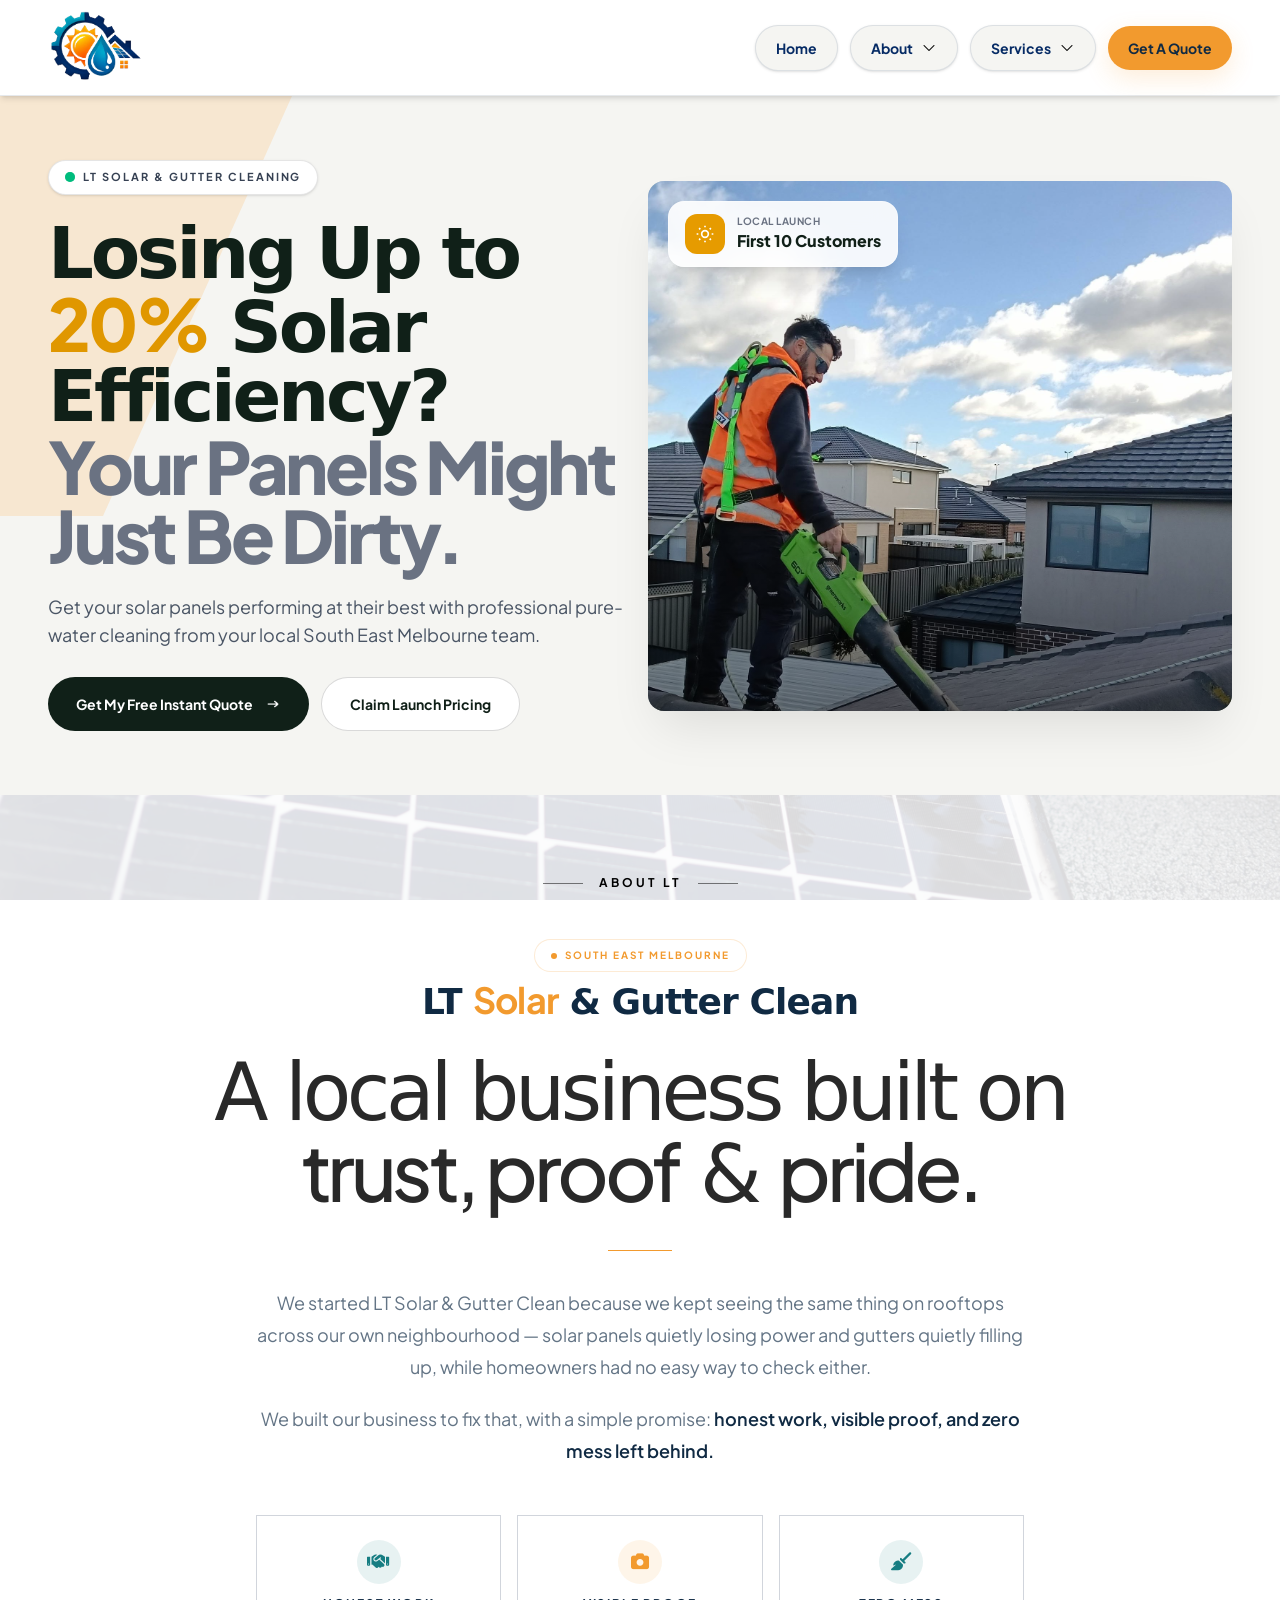
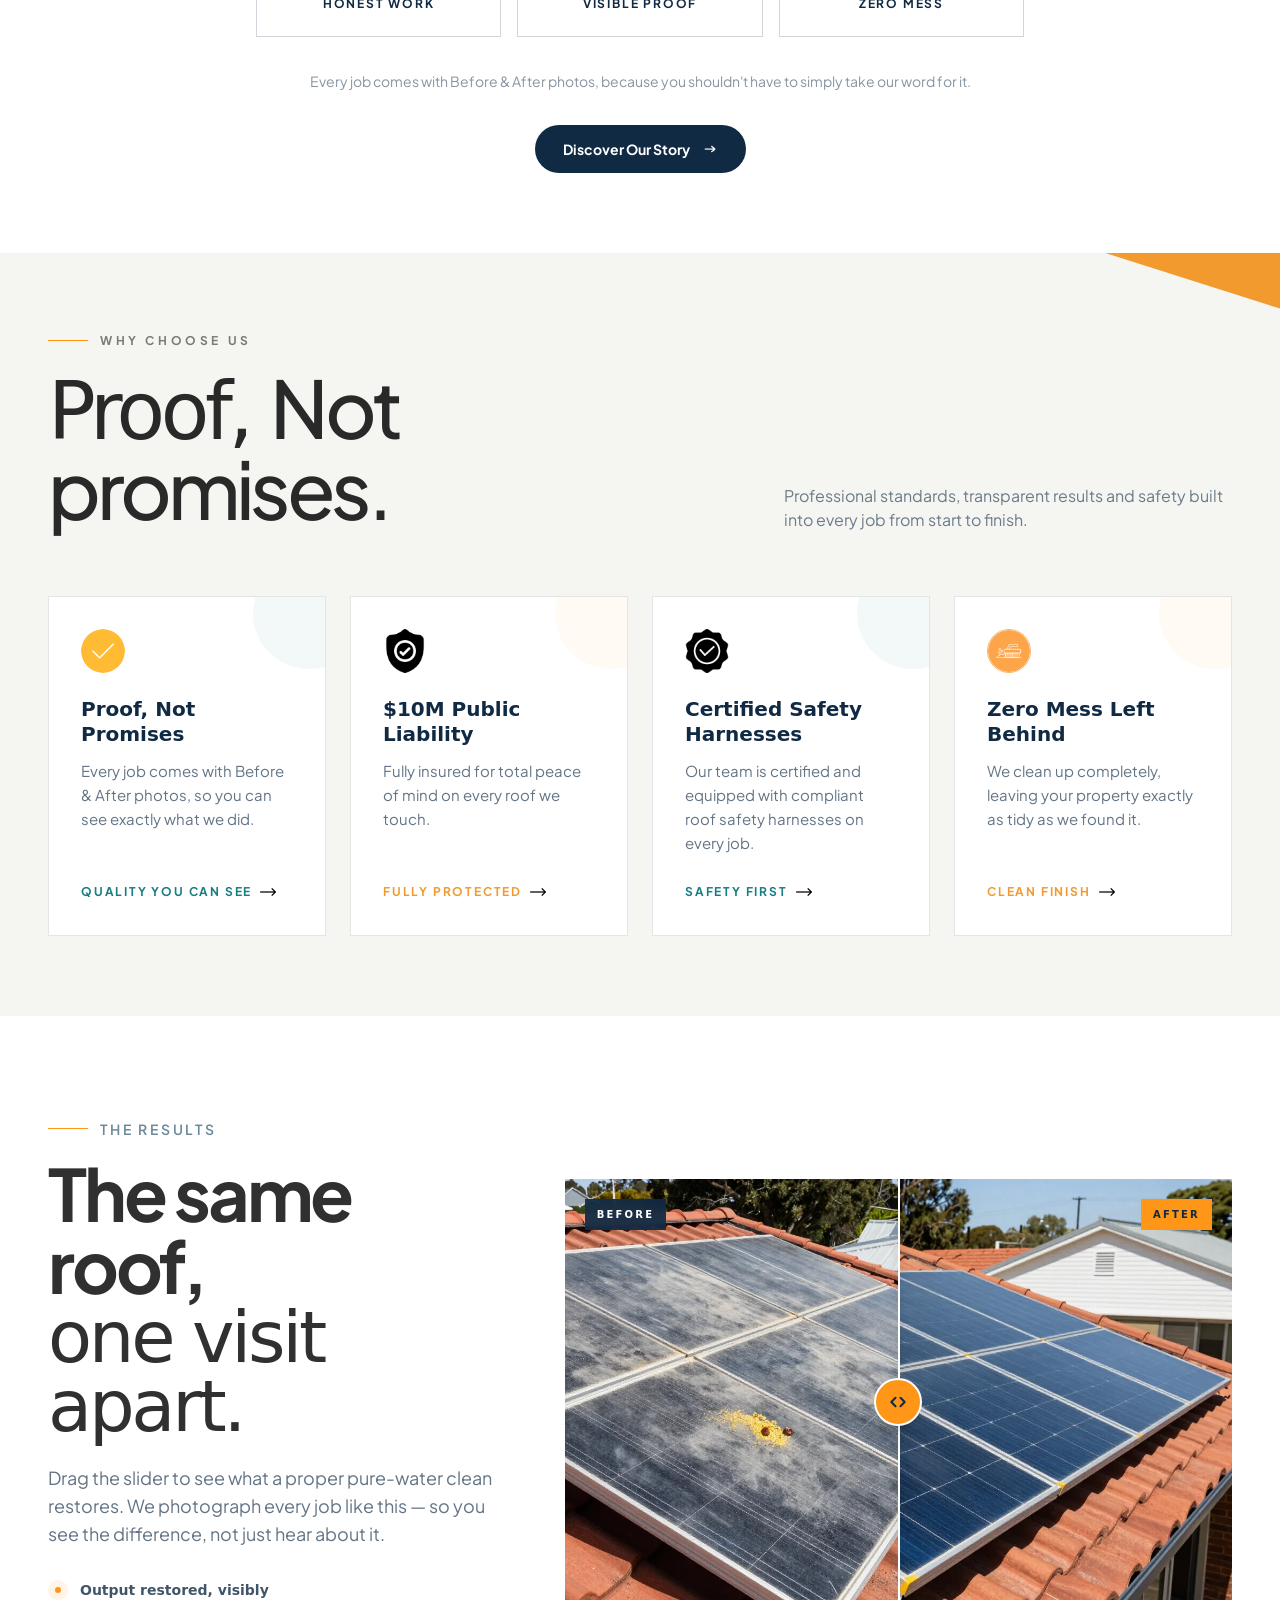
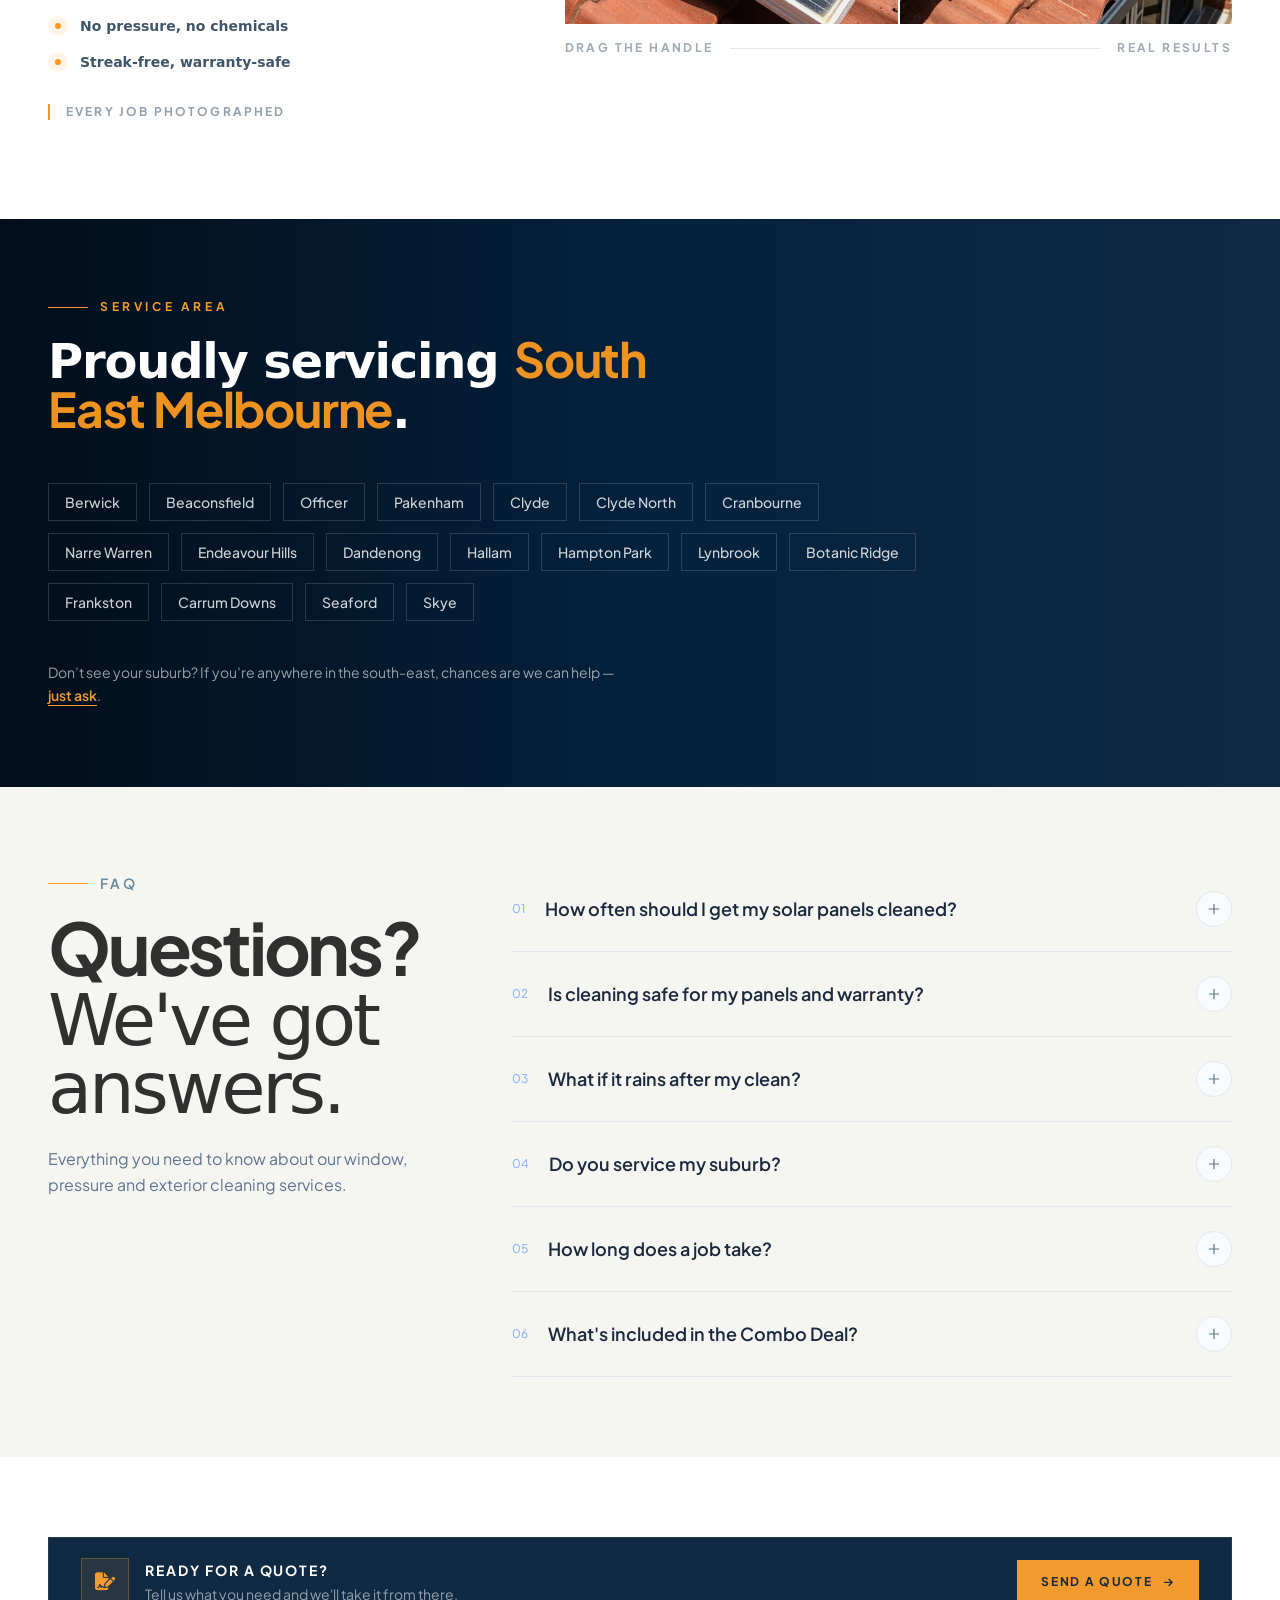
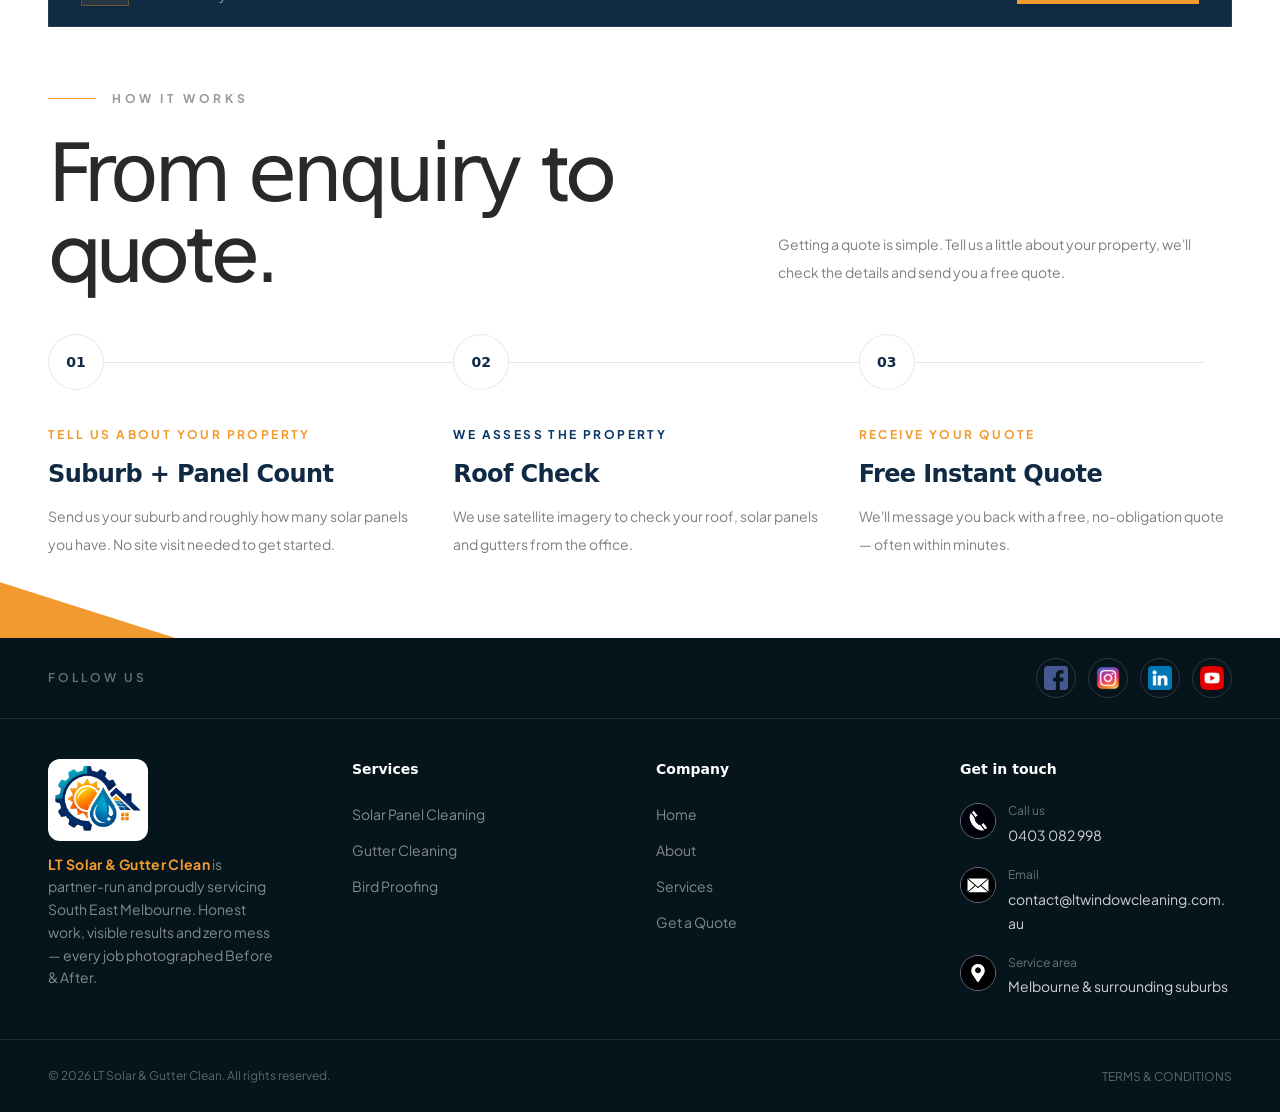
==== index.html @ 79290cfe "Fix image source path in index.html" ====
<!DOCTYPE html>
<html lang="en">

<head>
    <meta charset="UTF-8">
    <meta name="viewport" content="width=device-width, initial-scale=1.0">
    <meta name="description"
        content="LT Solar & Gutter Clean provides professional solar panel cleaning, gutter cleaning and solar bird proofing across South East Melbourne, including Carrum Downs and surrounding suburbs. Get a free instant satellite-view quote.">
    <meta name="robots" content="index, follow">
    <link rel="icon" type="image/jpeg" href="./assets/logos/LT_logo.jpeg">
    <link rel="preconnect" href="https://fonts.googleapis.com">
    <link rel="preconnect" href="https://fonts.gstatic.com" crossorigin>
    <link href="https://fonts.googleapis.com/css2?family=Inter:wght@300;400;500;600;700&display=swap" rel="stylesheet">
    <link rel="stylesheet" href="https://cdnjs.cloudflare.com/ajax/libs/font-awesome/5.15.4/css/all.min.css">
    <link rel="stylesheet" href="https://cdnjs.cloudflare.com/ajax/libs/font-awesome/6.7.2/css/all.min.css">
    <link rel="stylesheet" href="css/output.css">
    <link rel="stylesheet" href="css/styles.css">
    <link rel="stylesheet" href="./css/aos.css">
    <title>Home | LT Solar & Gutter Cleaning </title>
</head>

<body class="bg-white">

    <section class="relative w-full overflow-hidden">
        <div class="relative z-[999]
               w-full backdrop-blur-md shadow-md">
            <header id="mainHeader"
                class="top-0 left-0 z-[999] w-full bg-white border-b border-[#102A43]/10 transition-all duration-300">
                <div
                    class="mx-auto flex h-[68px] max-w-7xl items-center justify-between px-5 sm:h-[68px] sm:px-6 md:h-[85px] lg:h-[88px] lg:px-10 xl:h-[95px] xl:px-12">
                    <a href="./index.html">
                        <img src="./assets/logos/LT_white_log.png" alt="LT Solar & Gutter Clean"
                            class="h-18 w-18 object-contain sm:h-18 sm:w-18 md:h-18 md:w-18 lg:h-20 lg:w-20 xl:h-24 xl:w-24">
                    </a>
                    <nav class="hidden lg:flex items-center gap-3">
                        <a href="index.html"
                            class="rounded-full border border-[#062B65]/10 bg-[#f5f5f2] px-5 py-3 text-sm font-bold text-[#062B65] shadow-sm transition-all duration-300 hover:border-[#009CC4]/30 hover:bg-[#EAF8FC] hover:text-[#009CC4]">
                            Home
                        </a>

                        <div class="group relative">
                            <button
                                class="flex items-center gap-2 rounded-full border border-[#062B65]/10 bg-[#f5f5f2] px-5 py-3 text-sm font-bold text-[#062B65] shadow-sm transition-all duration-300 hover:border-[#009CC4]/30 hover:bg-[#EAF8FC] hover:text-[#009CC4]">
                                <a href="./about.html">About</a>
                                <img src="./assets/logos/arr_dwn.png" alt="img"
                                    class="h-4 w-4 object-contain transition-transform duration-300 group-hover:rotate-180">
                            </button>
                            <div
                                class="pointer-events-none absolute left-1/2 top-full w-56 -translate-x-1/2 translate-y-2 pt-4 opacity-0 transition-all duration-300 group-hover:pointer-events-auto group-hover:translate-y-0 group-hover:opacity-100">
                                <div
                                    class="rounded-2xl border border-[#062B65]/10 bg-white p-2 shadow-[0_20px_50px_rgba(6,43,101,.14)]">
                                    <a href="./about.html#about_ltcl"
                                        class="block rounded-xl px-4 py-3 text-sm font-medium text-[#425466] transition-all duration-200 hover:bg-[#EAF8FC] hover:text-[#009CC4]">
                                        About Us
                                    </a>
                                    <a href="./about.html#why_ltcl"
                                        class="block rounded-xl px-4 py-3 text-sm font-medium text-[#425466] transition-all duration-200 hover:bg-[#EAF8FC] hover:text-[#009CC4]">
                                        Why Choose Us
                                    </a>
                                    <a href="./about.html#ltcl_team"
                                        class="block rounded-xl px-4 py-3 text-sm font-medium text-[#425466] transition-all duration-200 hover:bg-[#EAF8FC] hover:text-[#009CC4]">
                                        Meet the Team
                                    </a>
                                </div>
                            </div>
                        </div>

                        <div class="group relative">
                            <button
                                class="flex items-center gap-2 rounded-full border border-[#062B65]/10 bg-[#f5f5f2] px-5 py-3 text-sm font-bold text-[#062B65] shadow-sm transition-all duration-300 hover:border-[#009CC4]/30 hover:bg-[#EAF8FC] hover:text-[#009CC4]">
                                <a href="./services.html">Services</a>
                                <img src="./assets/logos/arr_dwn.png" alt="img"
                                    class="h-4 w-4 object-contain transition-transform duration-300 group-hover:rotate-180">
                            </button>

                            <div
                                class="pointer-events-none absolute left-1/2 top-full w-64 -translate-x-1/2 translate-y-2 pt-4 opacity-0 transition-all duration-300 group-hover:pointer-events-auto group-hover:translate-y-0 group-hover:opacity-100">
                                <div
                                    class="rounded-2xl border border-[#062B65]/10 bg-white p-2 shadow-[0_20px_50px_rgba(6,43,101,.14)]">
                                    <a href="./services.html#service_solar_ltcl"
                                        class="group/item flex items-center justify-between rounded-xl px-4 py-3 text-sm font-medium text-[#425466] transition-all duration-200 hover:bg-[#EAF8FC] hover:text-[#009CC4]">
                                        <span>Solar Panel Cleaning</span>
                                        <span
                                            class="translate-x-1 opacity-0 transition-all duration-200 group-hover/item:translate-x-0 group-hover/item:opacity-100">
                                            <img src="./assets/logos/arr_Right.png" alt="" class="h-4 w-4" />
                                        </span>
                                    </a>

                                    <a href="./services.html#service_gutter_ltcl"
                                        class="group/item flex items-center justify-between rounded-xl px-4 py-3 text-sm font-medium text-[#425466] transition-all duration-200 hover:bg-[#EAF8FC] hover:text-[#009CC4]">
                                        <span>Gutter Cleaning</span>
                                        <span
                                            class="translate-x-1 opacity-0 transition-all duration-200 group-hover/item:translate-x-0 group-hover/item:opacity-100">
                                            <img src="./assets/logos/arr_Right.png" alt="" class="h-4 w-4" />
                                        </span>
                                    </a>

                                    <a href="./services.html#service_proofing_ltcl"
                                        class="group/item flex items-center justify-between rounded-xl px-4 py-3 text-sm font-medium text-[#425466] transition-all duration-200 hover:bg-[#EAF8FC] hover:text-[#009CC4]">
                                        <span>Bird Proofing</span>
                                        <span
                                            class="translate-x-1 opacity-0 transition-all duration-200 group-hover/item:translate-x-0 group-hover/item:opacity-100">
                                            <img src="./assets/logos/arr_Right.png" alt="" class="h-4 w-4" />
                                        </span>
                                    </a>
                                </div>
                            </div>
                        </div>

                        <a href="./quote.html"
                            class="rounded-full bg-[#F29A2E] px-5 py-3 text-sm font-bold text-[#102A43] shadow-[0_8px_25px_rgba(242,154,46,.18)] transition hover:-translate-y-0.5 hover:bg-[#E8891E]">
                            Get A Quote
                        </a>
                    </nav>

                    <button id="menuBtn" type="button" class="lg:hidden" aria-label="Open menu">
                        <img src="./assets/logos/menu_ic.png" alt="" class="h-5 w-5 object-contain">
                    </button>
                </div>

                <div id="mobileMenu" class="hidden border-t border-[#102A43]/10 bg-white lg:hidden">
                    <div class="mx-auto max-w-7xl px-5 py-5 sm:px-6">
                        <div class="flex flex-col gap-1">
                            <a href="/index.html"
                                class="rounded-xl px-4 py-3.5 text-sm font-semibold text-[#102A43] hover:bg-[#F2F8F8]">Home</a>

                            <button
                                class="mobileDropdown flex items-center justify-between rounded-xl px-4 py-3.5 text-left text-sm font-semibold text-[#102A43] hover:bg-[#F2F8F8]">
                                <a href="./about.html">About</a>
                                <img src="./assets/logos/arr_dwn.png" alt="img"
                                    class="h-4 w-4 object-contain transition-transform duration-300 group-hover:rotate-180">
                            </button>
                            <div class="mobileSubmenu hidden px-4 pb-2">
                                <a href="./about.html#about_ltcl" class="block py-2.5 text-sm text-[#64748B]">About
                                    Us</a>
                                <a href="./about.html#why_ltcl" class="block py-2.5 text-sm text-[#64748B]">Why Choose
                                    Us</a>
                                <a href="./about.html#why_ltcl" class="block py-2.5 text-sm text-[#64748B]">Meet the
                                    team</a>
                            </div>

                            <button
                                class="mobileDropdown flex items-center justify-between rounded-xl px-4 py-3.5 text-left text-sm font-semibold text-[#102A43] hover:bg-[#F2F8F8]">
                                <a href="./services.html">Services</a>
                                <img src="./assets/logos/arr_dwn.png" alt="img"
                                    class="h-4 w-4 object-contain transition-transform duration-300 group-hover:rotate-180">
                            </button>
                            <div class="mobileSubmenu hidden px-4 pb-2">
                                <a href="./services.html#service_solar_ltcl"
                                    class="block py-2.5 text-sm text-[#64748B]">Solar Panel
                                    Cleaning</a>
                                <a href="./services.html#service_gutter_ltcl"
                                    class="block py-2.5 text-sm text-[#64748B]">Gutter
                                    Cleaning</a>
                                <a href="./services.html#service_proofing_ltcl"
                                    class="block py-2.5 text-sm text-[#64748B]">Bird Proofing</a>
                            </div>

                            <a href="./quote.html"
                                class="mt-2 rounded-xl bg-[#F29A2E] px-5 py-3.5 text-center text-sm font-bold text-[#102A43]">
                                Get A Quote
                            </a>
                        </div>
                    </div>
                </div>
            </header>
        </div>

        <div class="relative flex w-full items-center justify-center overflow-hidden bg-[#f5f5f2]">
            <div
                class="pointer-events-none absolute -left-32 top-0 z-0 hidden h-[420px] w-[420px] bg-[#ff9617]/15 [clip-path:polygon(0_0,100%_0,55%_100%,0_100%)] lg:block">
            </div>
            <div class="relative z-10 mx-auto w-full max-w-7xl px-6 py-10 sm:px-8 lg:px-10 lg:py-16 xl:px-12">
                <div class="grid items-center gap-6 lg:grid-cols-2 lg:gap-4">
                    <div class="max-w-2xl">
                        <div class="inline-flex items-center gap-2 rounded-full border border-black/10 bg-white px-4 py-2 mb-6 shadow-sm"
                            data-aos="slide-up" data-aos-duration="1000">
                            <span class="relative flex h-2.5 w-2.5">
                                <span
                                    class="absolute inline-flex h-full w-full animate-ping rounded-full bg-emerald-500 opacity-50"></span>
                                <span class="relative inline-flex h-2.5 w-2.5 rounded-full bg-emerald-500"></span>
                            </span>
                            <span class="text-[11px] font-bold uppercase tracking-[0.18em] text-gray-700">
                                LT Solar & Gutter Cleaning
                            </span>
                        </div>
                        <h1
                            class="text-4xl sm:text-5xl lg:text-6xl xl:text-7xl font-black leading-[0.96] tracking-[-0.045em] text-[#102018]">
                            Losing Up to
                            <span class="text-[#e09700]" data-aos="fade-in" data-aos-duration="1000">20%</span>
                            Solar Efficiency?
                            <span class="block text-gray-500" data-aos="fade-in" data-aos-duration="1000">Your Panels
                                Might Just Be Dirty.</span>
                        </h1>

                        <p class="mt-6 max-w-xl text-base lg:text-lg leading-7 text-gray-600">
                            Get your solar panels performing at their best with professional pure-water cleaning from
                            your
                            local South East Melbourne team.
                        </p>

                        <div class="mt-7 flex flex-col sm:flex-row gap-3">
                            <a href="./quote.html#get-lt-quote"
                                class="group inline-flex items-center justify-center gap-3 rounded-full bg-[#102018] px-7 py-4 text-sm font-bold text-white transition-all duration-300 hover:bg-[#e69b00] hover:text-[#102018]">
                                Get My Free Instant Quote
                                <img src="./assets/logos/arr_Right_wh.png" alt="img"
                                    class="h-4 w-4 object-contain transition-transform duration-300 group-hover:translate-x-1"></a>

                            <a href="#launch"
                                class="inline-flex items-center justify-center rounded-full border border-black/15 bg-white px-7 py-4 text-sm font-bold text-[#102018] transition hover:border-[#e69b00] hover:bg-[#fff9e8]"
                                data-aos="fade-in" data-aos-duration="1000">
                                Claim Launch Pricing
                            </a>
                        </div>
                    </div>

                    <div class="relative">
                        <div class="relative overflow-hidden rounded-2xl bg-[#dfe7df] shadow-2xl shadow-black/10">
                            <img src="./assets/_astro/lt_img.jpg" alt="Professional solar panel cleaning"
                                class="h-[420px] w-full object-cover lg:h-[530px]">

                            <div class="absolute inset-0 bg-gradient-to-t from-black/45 via-transparent to-transparent">
                            </div>

                            <div
                                class="absolute left-5 top-5 rounded-2xl border border-white/30 bg-white/90 px-4 py-3 shadow-xl backdrop-blur-md">
                                <div class="flex items-center gap-3">
                                    <div
                                        class="flex h-10 w-10 items-center justify-center rounded-xl bg-[#e69b00] text-white">
                                        <svg class="h-5 w-5" viewBox="0 0 24 24" fill="none" stroke="currentColor"
                                            stroke-width="2">
                                            <circle cx="12" cy="12" r="4" />
                                            <path
                                                d="M12 2v2M12 20v2M4.93 4.93l1.42 1.42M17.65 17.65l1.42 1.42M2 12h2M20 12h2M4.93 19.07l1.42-1.42M17.65 6.35l1.42-1.42" />
                                        </svg>
                                    </div>
                                    <div>
                                        <p class="text-[10px] font-bold uppercase tracking-wider text-gray-500">Local
                                            Launch
                                        </p>
                                        <p class="font-extrabold text-[#102018]">First 10 Customers</p>
                                    </div>
                                </div>
                            </div>
                        </div>
                    </div>

                </div>
            </div>
        </div>
    </section>
    <!-- <section id="lt_trust" class="mx-auto max-w-7xl px-6 lg:px-10 xl:px-12 pb-10 lg:pb-16 relative z-2">
        <div class="absolute left-0 top-0 z-3 h-full w-full bg-cover bg-center bg-fixed"
            style="background-image: url('/assets/_astro/img-wriekhjhku.jpg');">
        </div>
        <div class="relative z-10"></div></section> -->

    <section id="lt_about" class="relative z-2">
        <div class="pointer-events-none absolute inset-0 z-3 bg-[#eaf4f3] bg-cover bg-center opacity-15 transition-opacity duration-700 ease-out bg-fixed"
            style="background-image: url('./assets/_astro/lt_img2.avif');">
        </div>
        <div class="mx-auto max-w-7xl px-6 lg:px-10 xl:px-12 relative z-10">
            <div class="text-center py-16 lg:py-20">
                <div class="flex items-center justify-center gap-4" data-aos="fade-in" data-aos-duration="1000">
                    <span class="h-px w-10 bg-black/50"></span>
                    <span class="text-xs font-bold uppercase tracking-[0.25em] text-black">About LT</span>
                    <span class="h-px w-10 bg-black/50"></span>
                </div>
                <div class="mt-4">
                    <div
                        class="mt-8 inline-flex items-center gap-2 rounded-full border border-[#F29A2E]/20 bg-white px-4 py-2">
                        <span class="h-1.5 w-1.5 rounded-full bg-[#F29A2E]"></span>
                        <span class="text-[10px] font-bold uppercase tracking-[0.2em] text-[#F29A2E]">
                            South East Melbourne
                        </span>
                    </div>

                    <h2 class="mt-2 text-2xl font-bold tracking-tight text-[#102A43] sm:text-3xl lg:text-4xl"
                        data-aos="fade-up" data-aos-duration="1000">
                        LT <span class="text-[#F29A2E]">Solar</span> &amp; Gutter Clean
                    </h2>
                </div>
                <h2
                    class="mx-auto mt-8 max-w-5xl text-[clamp(3rem,6.2vw,7.2rem)] font-light leading-[0.98] tracking-[-0.055em] text-[#292929]">
                    A local business built on
                    <span class="font-medium">trust, proof</span>
                    &amp; <span class="font-medium">pride</span>.
                </h2>
                <div class="mx-auto mt-9 h-px w-16 bg-[#F29A2E]"></div>
                <p class="mx-auto mt-9 max-w-3xl text-base leading-8 text-[#102A43]/65 sm:text-lg" data-aos="fade-in"
                    data-aos-duration="1000">
                    We started LT Solar &amp; Gutter Clean because we kept seeing the same thing on rooftops across our
                    own
                    neighbourhood — solar panels quietly losing power and gutters quietly filling up, while homeowners
                    had
                    no easy way to check either.
                </p>

                <p class="mx-auto mt-5 max-w-3xl text-base leading-8 text-[#102A43]/65 sm:text-lg" data-aos="fade-in"
                    data-aos-duration="1000">
                    We built our business to fix that, with a simple promise:
                    <span class="font-semibold text-[#102A43]">honest work, visible proof, and zero mess left
                        behind.</span>
                </p>

                <div class="mx-auto mt-12 grid max-w-3xl grid-cols-1 text-center sm:grid-cols-3 gap-4">
                    <div class="flex flex-col items-center px-6 py-6 bg-white border border-gray-300"
                        data-aos="slide-right" data-aos-duration="1000">
                        <div
                            class="flex h-11 w-11 items-center justify-center rounded-full bg-[#167D82]/10 text-[#167D82]">
                            <i class="fa-solid fa-handshake text-lg"></i>
                        </div>
                        <p class="mt-3 text-xs font-bold uppercase tracking-[0.15em] text-[#102A43]">Honest Work</p>
                    </div>
                    <div class="flex flex-col items-center px-6 py-6 bg-white border border-gray-300" data-aos="fade-in"
                        data-aos-duration="1000" data-aos-delay="50">
                        <div
                            class="flex h-11 w-11 items-center justify-center rounded-full bg-[#F29A2E]/10 text-[#F29A2E]">
                            <i class="fa-solid fa-camera text-lg"></i>
                        </div>
                        <p class="mt-3 text-xs font-bold uppercase tracking-[0.15em] text-[#102A43]">Visible Proof</p>
                    </div>
                    <div class="flex flex-col items-center px-6 py-6 bg-white border border-gray-300"
                        data-aos="slide-left" data-aos-duration="1000" data-aos-delay="50">
                        <div
                            class="flex h-11 w-11 items-center justify-center rounded-full bg-[#167D82]/10 text-[#167D82]">
                            <i class="fa-solid fa-broom text-lg"></i>
                        </div>
                        <p class="mt-3 text-xs font-bold uppercase tracking-[0.15em] text-[#102A43]">Zero Mess</p>
                    </div>
                </div>
                <p class="mx-auto mt-8 max-w-2xl text-sm leading-6 text-[#102A43]/50">
                    Every job comes with Before &amp; After photos, because you shouldn't have to simply take our word
                    for
                    it.
                </p>
                <a href="./about.html"
                    class="mt-8 inline-flex items-center gap-3 rounded-full bg-[#102A43] px-7 py-3.5 text-sm font-bold text-white transition-all duration-300 hover:bg-[#e49c00]"
                    data-aos="fade-up" data-aos-duration="1000" data-aos-delay="50">
                    Discover Our Story
                    <span class="text-lg"><img src="./assets/logos/arr_Right_wh.png" alt="" class="h-4 w-4" /></span>
                </a>
            </div>
        </div>
    </section>

    <section class="relative overflow-hidden bg-[#f5f5f2] py-16 lg:py-20">
        <div class="absolute right-0 top-0">
            <div class="h-10 w-32 bg-[#F29A2E] [clip-path:polygon(0_0,100%_0,100%_100%)] sm:h-14 sm:w-44"></div>
        </div>
        <div class="mx-auto max-w-7xl px-6 lg:px-10 xl:px-12">
            <div class="mb-14 flex flex-col gap-6 lg:mb-16 lg:flex-row lg:items-end lg:justify-between">
                <div class="max-w-2xl">
                    <div class="mb-5 flex items-center gap-3" data-aos="fade-in" data-aos-duration="1000">
                        <span class="h-px w-10 bg-[#ff9617]"></span>
                        <span class="text-xs font-bold uppercase tracking-[0.3em] text-black/50">
                            Why Choose Us
                        </span>
                    </div>
                    <h2 class="text-[clamp(3rem,6.2vw,7.2rem)] font-light leading-[0.98] tracking-[-0.055em] text-[#292929]"
                        data-aos="fade-up" data-aos-duration="1000">
                        Proof,
                        <span class="font-medium" data-aos="fade-in" data-aos-duration="1000">Not promises.</span>
                    </h2>
                </div>
                <p class="max-w-md text-sm leading-6 text-[#102A43]/60 sm:text-base">
                    Professional standards, transparent results and safety built into every job from start to finish.
                </p>
            </div>

            <div class="grid grid-cols-1 gap-4 sm:grid-cols-2 sm:gap-5 lg:grid-cols-4 lg:gap-6">
                <div class="group relative min-h-[240px] overflow-hidden border border-black/10 bg-white p-5 transition-all duration-500 hover:-translate-y-1 hover:border-[#167D82]/40 hover:shadow-xl sm:min-h-[270px] sm:p-6 lg:min-h-[320px] lg:p-8"
                    data-aos="slide-right" data-aos-duration="1000" data-aos-delay="50">
                    <div
                        class="absolute -right-10 -top-10 h-28 w-28 rounded-full bg-[#167D82]/5 transition-transform duration-700 group-hover:scale-[2]">
                    </div>
                    <div class="relative z-10 flex h-full flex-col">
                        <div
                            class="mb-6 flex h-11 w-11 items-center justify-center overflow-hidden rounded-full transition-all duration-300 group-hover:bg-[#F29A2E]">
                            <img src="./assets/logos/check.png" alt=""
                                class="h-11 w-11 object-contain">
                        </div>
                        <h3 class="text-lg font-bold leading-tight text-[#102A43] sm:text-xl">
                            Proof, Not Promises
                        </h3>
                        <p class="mt-3 text-sm leading-6 text-[#102A43]/65 sm:text-[15px]">
                            Every job comes with Before & After photos, so you can see exactly what we did.
                        </p>
                        <div class="mt-auto pt-6">
                            <span
                                class="inline-flex items-center gap-2 text-xs font-bold uppercase tracking-[0.15em] text-[#167D82]">
                                Quality you can see
                                <span class="transition-transform duration-300 group-hover:translate-x-1"><img
                                        src="./assets/logos/arr_Right.png" alt="" class="h-4 w-4" /></span>
                            </span>
                        </div>
                    </div>
                </div>

                <div class="group relative min-h-[240px] overflow-hidden border border-black/10 bg-white p-5 transition-all duration-500 hover:-translate-y-1 hover:border-[#167D82]/40 hover:shadow-xl sm:min-h-[270px] sm:p-6 lg:min-h-[320px] lg:p-8"
                    data-aos="fade-in" data-aos-duration="1000">
                    <div
                        class="absolute -right-10 -top-10 h-28 w-28 rounded-full bg-[#F29A2E]/5 transition-transform duration-700 group-hover:scale-[2]">
                    </div>
                    <div class="relative z-10 flex h-full flex-col">
                        <div
                            class="mb-6 flex h-11 w-11 items-center justify-center overflow-hidden">
                            <img src="./assets/logos/shield.png" alt=""
                                class="h-11 w-11 object-contain">
                        </div>
                        <h3 class="text-lg font-bold leading-tight text-[#102A43] sm:text-xl">
                            $10M Public Liability
                        </h3>
                        <p class="mt-3 text-sm leading-6 text-[#102A43]/65 sm:text-[15px]">
                            Fully insured for total peace of mind on every roof we touch.
                        </p>
                        <div class="mt-auto pt-6">
                            <span
                                class="inline-flex items-center gap-2 text-xs font-bold uppercase tracking-[0.15em] text-[#F29A2E]">
                                Fully protected
                                <span class="transition-transform duration-300 group-hover:translate-x-1"><img
                                        src="./assets/logos/arr_Right.png" alt="" class="h-4 w-4" /></span>
                            </span>
                        </div>
                    </div>
                </div>

                <div class="group relative min-h-[240px] overflow-hidden border border-black/10 bg-white p-5 transition-all duration-500 hover:-translate-y-1 hover:border-[#167D82]/40 hover:shadow-xl sm:min-h-[270px] sm:p-6 lg:min-h-[320px] lg:p-8"
                    data-aos="fade-in" data-aos-duration="1000" data-aos-delay="50">
                    <div
                        class="absolute -right-10 -top-10 h-28 w-28 rounded-full bg-[#167D82]/5 transition-transform duration-700 group-hover:scale-[2]">
                    </div>
                    <div class="relative z-10 flex h-full flex-col">
                        <div
                            class="mb-6 flex h-11 w-11 items-center justify-center overflow-hidden">
                            <img src="./assets/logos/badge.png" alt=""
                                class="h-11 w-11 object-contain">
                        </div>
                        <h3 class="text-lg font-bold leading-tight text-[#102A43] sm:text-xl">
                            Certified Safety Harnesses
                        </h3>
                        <p class="mt-3 text-sm leading-6 text-[#102A43]/65 sm:text-[15px]">
                            Our team is certified and equipped with compliant roof safety harnesses on every job.
                        </p>
                        <div class="mt-auto pt-6">
                            <span
                                class="inline-flex items-center gap-2 text-xs font-bold uppercase tracking-[0.15em] text-[#167D82]">
                                Safety first
                                <span class="transition-transform duration-300 group-hover:translate-x-1"><img
                                        src="./assets/logos/arr_Right.png" alt="" class="h-4 w-4" /></span>
                            </span>
                        </div>
                    </div>
                </div>

                <div class="group relative min-h-[240px] overflow-hidden border border-black/10 bg-white p-5 transition-all duration-500 hover:-translate-y-1 hover:border-[#167D82]/40 hover:shadow-xl sm:min-h-[270px] sm:p-6 lg:min-h-[320px] lg:p-8"
                    data-aos="slide-left" data-aos-duration="1000" data-aos-delay="50">
                    <div
                        class="absolute -right-10 -top-10 h-28 w-28 rounded-full bg-[#F29A2E]/5 transition-transform duration-700 group-hover:scale-[2]">
                    </div>
                    <div class="relative z-10 flex h-full flex-col">
                        <div
                            class="mb-6 flex h-11 w-11 items-center justify-center overflow-hidden rounded-full border border-[#F29A2E]/70 transition-all duration-300 group-hover:bg-[#F29A2E]">
                            <img src="./assets/logos/clean.png" alt=""
                                class="h-11 w-11 object-contain">
                        </div>
                        <h3 class="text-lg font-bold leading-tight text-[#102A43] sm:text-xl">
                            Zero Mess Left Behind
                        </h3>
                        <p class="mt-3 text-sm leading-6 text-[#102A43]/65 sm:text-[15px]">
                            We clean up completely, leaving your property exactly as tidy as we found it.
                        </p>
                        <div class="mt-auto pt-6">
                            <span
                                class="inline-flex items-center gap-2 text-xs font-bold uppercase tracking-[0.15em] text-[#F29A2E]">
                                Clean finish
                                <span class="transition-transform duration-300 group-hover:translate-x-1"><img
                                        src="./assets/logos/arr_Right.png" alt="" class="h-4 w-4" /></span>
                            </span>
                        </div>
                    </div>
                </div>
            </div>
        </div>
    </section>

    <section id="results" class="relative scroll-mt-24 overflow-hidden bg-white py-16 sm:py-20 lg:py-24">
        <div
            class="mx-auto grid max-w-7xl items-center gap-10 px-6 sm:px-8 lg:grid-cols-12 lg:gap-14 lg:px-10 xl:px-12">
            <div class="lg:col-span-5">
                <div class="max-w-xl">
                    <div>
                        <span class="inline-flex items-center gap-3 text-xs sm:text-sm
                         font-semibold tracking-[0.2em] uppercase text-[#6b8798]" data-aos="fade-in"
                            data-aos-duration="1000">
                            <span class="h-px w-10 bg-[#ff9617]"></span>
                            The Results
                        </span>
                        <h2 class="mt-5 text-4xl md:text-5xl lg:text-6xl xl:text-7xl
                       font-light tracking-[-0.045em] leading-[0.95]
                       text-[#303030]" data-aos="fade-up" data-aos-duration="1000">
                            <span class="font-bold">The same roof,</span> <br>
                            one visit apart.
                        </h2>
                    </div>

                    <p class="mt-6 text-base leading-7 text-[#102A43]/65 lg:text-lg" data-aos="fade-in"
                        data-aos-duration="1000">
                        Drag the slider to see what a proper pure-water clean restores.
                        We photograph every job like this — so you see the difference,
                        not just hear about it.
                    </p>

                    <ul class="mt-8 space-y-4">
                        <li class="flex items-center gap-3 text-sm font-semibold text-[#102A43]/80">
                            <span
                                class="flex h-5 w-5 shrink-0 items-center justify-center rounded-full bg-[#ff9617]/10">
                                <span class="h-1.5 w-1.5 rounded-full bg-[#ff9617]"></span>
                            </span>
                            Output restored, visibly
                        </li>

                        <li class="flex items-center gap-3 text-sm font-semibold text-[#102A43]/80">
                            <span
                                class="flex h-5 w-5 shrink-0 items-center justify-center rounded-full bg-[#ff9617]/10">
                                <span class="h-1.5 w-1.5 rounded-full bg-[#ff9617]"></span>
                            </span>
                            No pressure, no chemicals
                        </li>

                        <li class="flex items-center gap-3 text-sm font-semibold text-[#102A43]/80">
                            <span
                                class="flex h-5 w-5 shrink-0 items-center justify-center rounded-full bg-[#ff9617]/10">
                                <span class="h-1.5 w-1.5 rounded-full bg-[#ff9617]"></span>
                            </span>
                            Streak-free, warranty-safe
                        </li>
                    </ul>

                    <div class="mt-8 inline-flex items-center gap-3 border-l-2 border-[#ff9617] pl-4"
                        data-aos="slide-right" data-aos-duration="1000">
                        <span class="text-xs font-bold uppercase tracking-[0.18em] text-[#102A43]/45">
                            Every job photographed
                        </span>
                    </div>
                </div>
            </div>
            <div class="lg:col-span-7">
                <div class="relative">
                    <div id="beforeAfterSlider" role="slider" tabindex="0"
                        aria-label="Before and after solar panel comparison" aria-valuenow="50" aria-valuemin="0"
                        aria-valuemax="100"
                        class="group relative aspect-[3/2] w-full cursor-ew-resize touch-none select-none overflow-hidden">
                        <img src="./assets/_astro/aftr.webp" alt="After — freshly cleaned solar panels"
                            class="absolute inset-0 h-full w-full object-cover" draggable="false">
                        <div id="beforeImage" class="absolute inset-0 overflow-hidden" style="width: 50%;">
                            <img src="./assets/_astro/bef4.webp" alt="Before — dirty solar panels"
                                class="absolute inset-0 h-full w-full max-w-none object-cover" draggable="false">
                        </div>
                        <div
                            class="absolute left-4 top-4 z-20 bg-[#102A43]/90 px-3 py-2 text-[10px] font-bold uppercase tracking-[0.22em] text-white backdrop-blur-sm sm:left-5 sm:top-5">
                            Before
                        </div>
                        <div
                            class="absolute right-4 top-4 z-20 bg-[#ff9617] px-3 py-2 text-[10px] font-bold uppercase tracking-[0.22em] text-[#102A43] sm:right-5 sm:top-5">
                            After
                        </div>
                        <div id="sliderLine"
                            class="pointer-events-none absolute inset-y-0 z-30 w-0.5 bg-white shadow-[0_0_8px_rgba(0,0,0,0.25)]"
                            style="left: 50%;"></div>
                        <div id="sliderHandle"
                            class="pointer-events-none absolute top-1/2 z-40 flex h-12 w-12 -translate-x-1/2 -translate-y-1/2 items-center justify-center rounded-full border-2 border-white bg-[#ff9617] text-[#102A43] shadow-xl transition-transform duration-150 group-hover:scale-105"
                            style="left: 50%;">
                            <svg xmlns="http://www.w3.org/2000/svg" viewBox="0 0 24 24" fill="none"
                                stroke="currentColor" stroke-width="2.5" stroke-linecap="round" stroke-linejoin="round"
                                class="h-5 w-5">
                                <path d="m9 7-5 5 5 5"></path>
                                <path d="m15 7 5 5-5 5"></path>
                            </svg>
                        </div>
                    </div>

                    <div class="mt-4 flex items-center justify-between gap-4">
                        <p class="text-[10px] font-bold uppercase tracking-[0.2em] text-[#102A43]/40 sm:text-xs">
                            Drag the handle
                        </p>
                        <div class="h-px flex-1 bg-[#102A43]/10"></div>
                        <p class="text-[10px] font-bold uppercase tracking-[0.2em] text-[#102A43]/40 sm:text-xs">
                            Real results
                        </p>
                    </div>
                </div>
            </div>
        </div>
    </section>

    <script>
        document.addEventListener("DOMContentLoaded", () => {
            const slider = document.getElementById("beforeAfterSlider");
            const beforeImage = document.getElementById("beforeImage");
            const sliderLine = document.getElementById("sliderLine");
            const sliderHandle = document.getElementById("sliderHandle");

            if (!slider || !beforeImage || !sliderLine || !sliderHandle) return;

            let value = 50;
            let dragging = false;

            const updateSlider = (newValue) => {
                value = Math.max(0, Math.min(100, newValue));

                beforeImage.style.width = `${value}%`;
                sliderLine.style.left = `${value}%`;
                sliderHandle.style.left = `${value}%`;

                slider.setAttribute("aria-valuenow", Math.round(value));
            };

            const getValueFromEvent = (event) => {
                const rect = slider.getBoundingClientRect();
                const clientX = event.touches
                    ? event.touches[0].clientX
                    : event.clientX;

                return ((clientX - rect.left) / rect.width) * 100;
            };

            slider.addEventListener("pointerdown", (event) => {
                dragging = true;
                slider.setPointerCapture(event.pointerId);
                updateSlider(getValueFromEvent(event));
            });

            slider.addEventListener("pointermove", (event) => {
                if (!dragging) return;
                updateSlider(getValueFromEvent(event));
            });

            slider.addEventListener("pointerup", () => {
                dragging = false;
            });

            slider.addEventListener("pointercancel", () => {
                dragging = false;
            });

            slider.addEventListener("keydown", (event) => {
                if (event.key === "ArrowLeft") {
                    event.preventDefault();
                    updateSlider(value - 5);
                }

                if (event.key === "ArrowRight") {
                    event.preventDefault();
                    updateSlider(value + 5);
                }

                if (event.key === "Home") {
                    event.preventDefault();
                    updateSlider(0);
                }

                if (event.key === "End") {
                    event.preventDefault();
                    updateSlider(100);
                }
            });

            updateSlider(50);
        });
    </script>

    <section id="areas" class="relative z-2 bg-[#102a43]">
        <div class="absolute left-0 top-0 z-3 h-full w-full opacity-15 bg-cover bg-center bg-fixed"
            style="background-image: url('./assets/_astro/city.webp');">
        </div>
        <div class="absolute inset-0 bg-gradient-to-r from-[#020e1a] via-[#04213d] to-[#102a4399]"></div>
        <div class="mx-auto max-w-7xl px-6 lg:px-10 xl:px-12 relative z-10">
            <div class="py-16 lg:py-20">
                <div class="" style="opacity: 1; transform: none;">
                    <div class="flex items-center gap-3" data-aos="fade-in" data-aos-duration="1000">
                        <span class="h-px w-10 bg-[#f29a2e]"></span><span
                            class="text-xs font-bold uppercase tracking-[0.3em] text-[#f29a2e]">Service area</span>
                    </div>
                    <h2 class="mt-5 max-w-2xl font-display font-expanded text-4xl font-bold tracking-tight text-white md:text-5xl"
                        data-aos="fade-up" data-aos-duration="1000">
                        Proudly servicing <span class="text-[#ee9222]">South East Melbourne</span>.</h2>
                </div>
                <div class="" data-aos="fade-in" data-aos-duration="1000" style="opacity: 1; transform: none;">
                    <div class="mt-12 flex max-w-4xl flex-wrap gap-3"><span
                            class="border border-white/15 px-4 py-2 text-sm font-medium text-white/80 transition-colors hover:border-[#f29a2e] hover:text-[#f29a2e]">Berwick</span><span
                            class="border border-white/15 px-4 py-2 text-sm font-medium text-white/80 transition-colors hover:border-[#f29a2e] hover:text-[#f29a2e]">Beaconsfield</span><span
                            class="border border-white/15 px-4 py-2 text-sm font-medium text-white/80 transition-colors hover:border-[#f29a2e] hover:text-[#f29a2e]">Officer</span><span
                            class="border border-white/15 px-4 py-2 text-sm font-medium text-white/80 transition-colors hover:border-[#f29a2e] hover:text-[#f29a2e]">Pakenham</span><span
                            class="border border-white/15 px-4 py-2 text-sm font-medium text-white/80 transition-colors hover:border-[#f29a2e] hover:text-[#f29a2e]">Clyde</span><span
                            class="border border-white/15 px-4 py-2 text-sm font-medium text-white/80 transition-colors hover:border-[#f29a2e] hover:text-[#f29a2e]">Clyde
                            North</span><span
                            class="border border-white/15 px-4 py-2 text-sm font-medium text-white/80 transition-colors hover:border-[#f29a2e] hover:text-[#f29a2e]">Cranbourne</span><span
                            class="border border-white/15 px-4 py-2 text-sm font-medium text-white/80 transition-colors hover:border-[#f29a2e] hover:text-[#f29a2e]">Narre
                            Warren</span><span
                            class="border border-white/15 px-4 py-2 text-sm font-medium text-white/80 transition-colors hover:border-[#f29a2e] hover:text-[#f29a2e]">Endeavour
                            Hills</span><span
                            class="border border-white/15 px-4 py-2 text-sm font-medium text-white/80 transition-colors hover:border-[#f29a2e] hover:text-[#f29a2e]">Dandenong</span><span
                            class="border border-white/15 px-4 py-2 text-sm font-medium text-white/80 transition-colors hover:border-[#f29a2e] hover:text-[#f29a2e]">Hallam</span><span
                            class="border border-white/15 px-4 py-2 text-sm font-medium text-white/80 transition-colors hover:border-[#f29a2e] hover:text-[#f29a2e]">Hampton
                            Park</span><span
                            class="border border-white/15 px-4 py-2 text-sm font-medium text-white/80 transition-colors hover:border-[#f29a2e] hover:text-[#f29a2e]">Lynbrook</span><span
                            class="border border-white/15 px-4 py-2 text-sm font-medium text-white/80 transition-colors hover:border-[#f29a2e] hover:text-[#f29a2e]">Botanic
                            Ridge</span><span
                            class="border border-white/15 px-4 py-2 text-sm font-medium text-white/80 transition-colors hover:border-[#f29a2e] hover:text-[#f29a2e]">Frankston</span><span
                            class="border border-white/15 px-4 py-2 text-sm font-medium text-white/80 transition-colors hover:border-[#f29a2e] hover:text-[#f29a2e]">Carrum
                            Downs</span><span
                            class="border border-white/15 px-4 py-2 text-sm font-medium text-white/80 transition-colors hover:border-[#f29a2e] hover:text-[#f29a2e]">Seaford</span><span
                            class="border border-white/15 px-4 py-2 text-sm font-medium text-white/80 transition-colors hover:border-[#f29a2e] hover:text-[#f29a2e]">Skye</span>
                    </div>
                </div>
                <div class="" data-aos="fade-up" data-aos-duration="1000" style="opacity: 1; transform: none;">
                    <p class="mt-10 max-w-xl text-sm leading-relaxed text-white/60">Don’t see your suburb? If you’re
                        anywhere in the south-east, chances are we can help — <a href="./quote.html"
                            class="font-semibold text-[#f29a2e] underline underline-offset-4 hover:text-[#f29a2e]-400">just
                            ask</a>.
                    </p>
                </div>
            </div>
    </section>

    <section id="lt_faq" class="relative overflow-hidden bg-[#f5f5f2]">
        <div class="relative mx-auto max-w-7xl px-6 lg:px-10 xl:px-12 py-16 lg:py-20">
            <div class="grid lg:grid-cols-[0.8fr_1.5fr]
                    gap-12 lg:gap-20">
                <div>
                    <div>
                        <span class="inline-flex items-center gap-3 text-xs sm:text-sm
                         font-semibold tracking-[0.2em] uppercase text-[#6b8798]" data-aos="fade-in"
                            data-aos-duration="1000">
                            <span class="h-px w-10 bg-[#ff9617]"></span>
                            FAQ
                        </span>
                        <h2 class="mt-5 text-4xl md:text-5xl lg:text-6xl xl:text-7xl
                       font-light tracking-[-0.045em] leading-[0.95]
                       text-[#303030]" data-aos="fade-up" data-aos-duration="1000">
                            <span class="font-bold">Questions?</span> <br>
                            We've got answers.
                        </h2>
                    </div>
                    <p class="mt-6 max-w-md
                          text-sm lg:text-base
                          leading-relaxed
                          text-slate-500">
                        Everything you need to know about our
                        window, pressure and exterior cleaning services.
                    </p>
                </div>
                <div id="faq-list" class="space-y-0">
                    <div class="faq-item border-b border-slate-200">
                        <button type="button" class="faq-button w-full
                               flex items-center justify-between
                               gap-6 py-6 text-left group">
                            <div class="flex items-center gap-5">
                                <span class="text-xs font-mono
                                         text-blue-500/60">
                                    01
                                </span>
                                <span class="text-base sm:text-lg
                                         font-semibold
                                         text-slate-800
                                         group-hover:text-[#de800f]
                                         transition">
                                    How often should I get my solar panels cleaned?
                                </span>
                            </div>
                            <span class="faq-icon shrink-0
                                     w-9 h-9 rounded-full
                                     border border-slate-200
                                     bg-slate-50
                                     flex items-center justify-center
                                     text-slate-500
                                     group-hover:border-blue-300
                                     group-hover:text-blue-500
                                     transition-all duration-300">
                                <svg class="w-4 h-4 transition-transform duration-300" fill="none" stroke="currentColor"
                                    viewBox="0 0 24 24">
                                    <path stroke-linecap="round" stroke-linejoin="round" stroke-width="1.8"
                                        d="M12 5v14M5 12h14" />
                                </svg>
                            </span>
                        </button>
                        <div
                            class="faq-answer grid grid-rows-[0fr] transition-[grid-template-rows] duration-500 ease-in-out">
                            <div class="overflow-hidden">
                                <p class="pb-6 pl-10 sm:pl-12
                                      max-w-2xl
                                      text-sm leading-relaxed
                                      text-slate-500">
                                    Most South East Melbourne homes benefit from a clean every 6–12 months, though homes
                                    near trees,
                                    construction or main roads may need it more often to protect efficiency.
                                </p>
                            </div>
                        </div>
                    </div>
                    <div class="faq-item border-b border-slate-200">
                        <button type="button" class="faq-button w-full
                               flex items-center justify-between
                               gap-6 py-6 text-left group">
                            <div class="flex items-center gap-5">
                                <span class="text-xs font-mono
                                         text-blue-500/60">
                                    02
                                </span>
                                <span class="text-base sm:text-lg
                                         font-semibold
                                         text-slate-800
                                         group-hover:text-[#de800f]
                                         transition">
                                    Is cleaning safe for my panels and warranty?
                                </span>
                            </div>
                            <span class="faq-icon shrink-0
                                     w-9 h-9 rounded-full
                                     border border-slate-200
                                     bg-slate-50
                                     flex items-center justify-center
                                     text-slate-500
                                     group-hover:border-blue-300
                                     group-hover:text-blue-500
                                     transition-all duration-300">
                                <svg class="w-4 h-4 transition-transform duration-300" fill="none" stroke="currentColor"
                                    viewBox="0 0 24 24">
                                    <path stroke-linecap="round" stroke-linejoin="round" stroke-width="1.8"
                                        d="M12 5v14M5 12h14" />
                                </svg>
                            </span>
                        </button>
                        <div
                            class="faq-answer grid grid-rows-[0fr] transition-[grid-template-rows] duration-500 ease-in-out">
                            <div class="overflow-hidden">
                                <p class="pb-6 pl-10 sm:pl-12
                                      max-w-2xl
                                      text-sm leading-relaxed
                                      text-slate-500">
                                    Yes. We use a pure-water system and soft-bristle, scratch-free brushes specifically
                                    chosen to protect your
                                    panel surface and warranty — no harsh chemicals, no abrasive tools.
                                </p>
                            </div>
                        </div>
                    </div>
                    <div class="faq-item border-b border-slate-200">

                        <button type="button" class="faq-button w-full
                               flex items-center justify-between
                               gap-6 py-6 text-left group">

                            <div class="flex items-center gap-5">

                                <span class="text-xs font-mono
                                         text-blue-500/60">
                                    03
                                </span>

                                <span class="text-base sm:text-lg
                                         font-semibold
                                         text-slate-800
                                         group-hover:text-[#de800f]
                                         transition">
                                    What if it rains after my clean?
                                </span>

                            </div>

                            <span class="faq-icon shrink-0
                                     w-9 h-9 rounded-full
                                     border border-slate-200
                                     bg-slate-50
                                     flex items-center justify-center
                                     text-slate-500
                                     group-hover:border-blue-300
                                     group-hover:text-blue-500
                                     transition-all duration-300">

                                <svg class="w-4 h-4 transition-transform duration-300" fill="none" stroke="currentColor"
                                    viewBox="0 0 24 24">

                                    <path stroke-linecap="round" stroke-linejoin="round" stroke-width="1.8"
                                        d="M12 5v14M5 12h14" />

                                </svg>

                            </span>

                        </button>

                        <div
                            class="faq-answer grid grid-rows-[0fr] transition-[grid-template-rows] duration-500 ease-in-out">

                            <div class="overflow-hidden">

                                <p class="pb-6 pl-10 sm:pl-12
                                      max-w-2xl
                                      text-sm leading-relaxed
                                      text-slate-500">
                                    No problem. Rain alone doesn't undo a proper clean — it's the built-up grime that
                                    bakes onto the glass
                                    over time that causes efficiency loss, and that's what we remove at the source.
                                </p>

                            </div>

                        </div>

                    </div>
                    <div class="faq-item border-b border-slate-200">

                        <button type="button" class="faq-button w-full
                               flex items-center justify-between
                               gap-6 py-6 text-left group">

                            <div class="flex items-center gap-5">

                                <span class="text-xs font-mono
                                         text-blue-500/60">
                                    04
                                </span>

                                <span class="text-base sm:text-lg
                                         font-semibold
                                         text-slate-800
                                         group-hover:text-[#de800f]
                                         transition">
                                    Do you service my suburb?
                                </span>

                            </div>

                            <span class="faq-icon shrink-0
                                     w-9 h-9 rounded-full
                                     border border-slate-200
                                     bg-slate-50
                                     flex items-center justify-center
                                     text-slate-500
                                     group-hover:border-blue-300
                                     group-hover:text-blue-500
                                     transition-all duration-300">

                                <svg class="w-4 h-4 transition-transform duration-300" fill="none" stroke="currentColor"
                                    viewBox="0 0 24 24">

                                    <path stroke-linecap="round" stroke-linejoin="round" stroke-width="1.8"
                                        d="M12 5v14M5 12h14" />

                                </svg>

                            </span>

                        </button>

                        <div
                            class="faq-answer grid grid-rows-[0fr] transition-[grid-template-rows] duration-500 ease-in-out">

                            <div class="overflow-hidden">

                                <p class="pb-6 pl-10 sm:pl-12
                                      max-w-2xl
                                      text-sm leading-relaxed
                                      text-slate-500">
                                    We service Carrum Downs and the surrounding South East Melbourne suburbs. Send us
                                    your suburb
                                    when you request a quote and we'll confirm straight away.

                                </p>

                            </div>

                        </div>

                    </div>
                    <div class="faq-item border-b border-slate-200">
                        <button type="button" class="faq-button w-full
                               flex items-center justify-between
                               gap-6 py-6 text-left group">
                            <div class="flex items-center gap-5">
                                <span class="text-xs font-mono
                                         text-blue-500/60">
                                    05
                                </span>
                                <span class="text-base sm:text-lg
                                         font-semibold
                                         text-slate-800
                                         group-hover:text-[#de800f]
                                         transition">
                                    How long does a job take?
                                </span>
                            </div>
                            <span class="faq-icon shrink-0 w-9 h-9 rounded-full border border-slate-200 bg-slate-50 flex items-center justify-center text-slate-500 group-hover:border-blue-300 group-hover:text-blue-500
                                     transition-all duration-300">
                                <svg class="w-4 h-4 transition-transform duration-300" fill="none" stroke="currentColor"
                                    viewBox="0 0 24 24">
                                    <path stroke-linecap="round" stroke-linejoin="round" stroke-width="1.8"
                                        d="M12 5v14M5 12h14" />
                                </svg>
                            </span>
                        </button>
                        <div
                            class="faq-answer grid grid-rows-[0fr] transition-[grid-template-rows] duration-500 ease-in-out">
                            <div class="overflow-hidden">

                                <p class="pb-6 pl-10 sm:pl-12
                                      max-w-2xl
                                      text-sm leading-relaxed
                                      text-slate-500">
                                    Most single-service jobs (solar clean or gutter clean) take under an hour for an
                                    average home. Combo
                                    bookings take a little longer but are completed in the one visit.
                                </p>
                            </div>
                        </div>
                    </div>
                    <div class="faq-item border-b border-slate-200">

                        <button type="button" class="faq-button w-full
                               flex items-center justify-between
                               gap-6 py-6 text-left group">
                            <div class="flex items-center gap-5">

                                <span class="text-xs font-mono
                                         text-blue-500/60">
                                    06
                                </span>
                                <span class="text-base sm:text-lg
                                         font-semibold
                                         text-slate-800
                                         group-hover:text-[#de800f]
                                         transition">
                                    What's included in the Combo Deal?
                                </span>
                            </div>

                            <span class="faq-icon shrink-0
                                     w-9 h-9 rounded-full
                                     border border-slate-200
                                     bg-slate-50
                                     flex items-center justify-center
                                     text-slate-500
                                     group-hover:border-blue-300
                                     group-hover:text-blue-500
                                     transition-all duration-300">

                                <svg class="w-4 h-4 transition-transform duration-300" fill="none" stroke="currentColor"
                                    viewBox="0 0 24 24">

                                    <path stroke-linecap="round" stroke-linejoin="round" stroke-width="1.8"
                                        d="M12 5v14M5 12h14" />

                                </svg>

                            </span>

                        </button>

                        <div
                            class="faq-answer grid grid-rows-[0fr] transition-[grid-template-rows] duration-500 ease-in-out">
                            <div class="overflow-hidden">
                                <p class="pb-6 pl-10 sm:pl-12
                                      max-w-2xl
                                      text-sm leading-relaxed
                                      text-slate-500">
                                    Booking two or more services together (Solar Cleaning, Gutter Cleaning, Bird
                                    Proofing) in the same visit
                                    saves you on travel and setup fees compared to booking each separately.
                                </p>
                            </div>
                        </div>
                    </div>
                </div>

            </div>
        </div>
    </section>
    <script>
        document.querySelectorAll('.faq-button').forEach(button => {
            button.addEventListener('click', () => {
                const item = button.closest('.faq-item');
                const answer = item.querySelector('.faq-answer');
                const icon = item.querySelector('.faq-icon svg');

                const isOpen = answer.classList.contains('grid-rows-[1fr]');
                document.querySelectorAll('.faq-item').forEach(otherItem => {

                    if (otherItem !== item) {

                        const otherAnswer =
                            otherItem.querySelector('.faq-answer');

                        const otherIcon =
                            otherItem.querySelector('.faq-icon svg');

                        otherAnswer.classList.remove('grid-rows-[1fr]');
                        otherAnswer.classList.add('grid-rows-[0fr]');

                        otherIcon.classList.remove('rotate-45');

                    }

                });
                if (isOpen) {

                    answer.classList.remove('grid-rows-[1fr]');
                    answer.classList.add('grid-rows-[0fr]');

                    icon.classList.remove('rotate-45');

                } else {
                    answer.classList.remove('grid-rows-[0fr]');
                    answer.classList.add('grid-rows-[1fr]');

                    icon.classList.add('rotate-45');
                }
            });
        });
    </script>
    <section class="relative overflow-hidden">
        <div class="absolute bottom-0 left-0">
            <div class="h-10 w-32 bg-[#f29a2e] [clip-path:polygon(0_0,100%_100%,0_100%)] sm:h-14 sm:w-44"></div>
        </div>
        <div class="mx-auto max-w-7xl px-6 lg:px-10 xl:px-12 py-16 lg:py-20">
            <div class="group mb-16 overflow-hidden border border-white/10 bg-[#102A43] transition-all duration-500 hover:border-[#F29A2E]/40"
                data-aos="fade-up" data-aos-duration="1000">
                <div class="flex flex-col items-center justify-between gap-5 px-6 py-5 sm:flex-row sm:px-8">
                    <div class="flex items-center gap-4 text-center sm:text-left">
                        <div
                            class="flex h-12 w-12 shrink-0 items-center justify-center border border-[#F29A2E]/30 bg-[#F29A2E]/10 text-[#F29A2E]">
                            <i class="fa-solid fa-file-signature text-lg"></i>
                        </div>
                        <div>
                            <p class="text-sm font-bold uppercase tracking-[0.14em] text-white">
                                Ready for a quote?
                            </p>
                            <p class="mt-1 text-xs text-white/55 sm:text-sm">
                                Tell us what you need and we'll take it from there.
                            </p>
                        </div>
                    </div>
                    <a href="./quote.html"
                        class="group/btn inline-flex items-center gap-3 bg-[#F29A2E] px-6 py-3.5 text-xs font-bold uppercase tracking-[0.14em] text-[#102A43] transition-all duration-300 hover:bg-white hover:shadow-[0_8px_25px_rgba(242,154,46,0.2)]">
                        Send a Quote
                        <i
                            class="fa-solid fa-arrow-right text-[10px] transition-transform duration-300 group-hover/btn:translate-x-1"></i>
                    </a>
                </div>
            </div>
            <div class="grid gap-8 lg:grid-cols-[1fr_0.65fr] lg:items-end">
                <div>
                    <div class="mb-6 flex items-center gap-4" data-aos="fade-in" data-aos-duration="1000">
                        <span class="h-px w-12 bg-[#F29A2E]"></span>
                        <span class="text-xs font-bold uppercase tracking-[0.3em] text-black/40">
                            How It Works
                        </span>
                    </div>
                    <h2 class="text-[clamp(3rem,6.2vw,7.2rem)] font-light leading-[0.98] tracking-[-0.055em] text-[#292929]"
                        data-aos="fade-up" data-aos-duration="1000">
                        From enquiry
                        <span class="font-medium">to quote.</span>
                    </h2>
                </div>

                <p class="max-w-md text-sm leading-7 text-black/50 lg:pb-2">
                    Getting a quote is simple. Tell us a little about your property,
                    we'll check the details and send you a free quote.
                </p>
            </div>
            <div class="relative mt-8 lg:mt-10">
                <div class="absolute left-[28px] right-[28px] top-7 hidden h-px bg-black/10 lg:block"></div>
                <div class="grid gap-10 sm:grid-cols-1 md:grid-cols-3 lg:grid-cols-3 lg:gap-8">
                    <div class="group relative" data-aos="slide-right" data-aos-duration="1000">
                        <div
                            class="relative z-10 flex h-14 w-14 items-center justify-center rounded-full border border-[#102A43]/10 bg-white text-sm font-bold text-[#102A43] transition-all duration-500 group-hover:border-[#093665] group-hover:bg-[#093665] group-hover:text-white">
                            01
                        </div>

                        <div class="mt-8">
                            <span class="text-xs font-bold uppercase tracking-[0.2em] text-[#F29A2E]">
                                Tell us about your property
                            </span>

                            <h3 class="mt-3 text-2xl font-semibold tracking-tight text-[#102A43]">
                                Suburb + Panel Count
                            </h3>

                            <p class="mt-3 max-w-sm text-sm leading-7 text-black/50">
                                Send us your suburb and roughly how many solar
                                panels you have. No site visit needed to get started.
                            </p>
                        </div>
                    </div>
                    <div class="group relative" data-aos="fade-in" data-aos-duration="1000">
                        <div
                            class="relative z-10 flex h-14 w-14 items-center justify-center rounded-full border border-[#102A43]/10 bg-white text-sm font-bold text-[#102A43] transition-all duration-500 group-hover:border-[#093665] group-hover:bg-[#093665] group-hover:text-white">
                            02
                        </div>
                        <div class="mt-8">
                            <span class="text-xs font-bold uppercase tracking-[0.2em] text-[#093665]">
                                We assess the property
                            </span>

                            <h3 class="mt-3 text-2xl font-semibold tracking-tight text-[#102A43]">
                                Roof Check
                            </h3>

                            <p class="mt-3 max-w-sm text-sm leading-7 text-black/50">
                                We use satellite imagery to check your roof, solar
                                panels and gutters from the office.
                            </p>
                        </div>
                    </div>
                    <div class="group relative" data-aos="slide-left" data-aos-duration="1000" data-aos-delay="50">
                        <div
                            class="relative z-10 flex h-14 w-14 items-center justify-center rounded-full border border-[#102A43]/10 bg-white text-sm font-bold text-[#102A43] transition-all duration-500 group-hover:border-[#093665] group-hover:bg-[#093665] group-hover:text-white">
                            03
                        </div>
                        <div class="mt-8">
                            <span class="text-xs font-bold uppercase tracking-[0.2em] text-[#F29A2E]">
                                Receive your quote
                            </span>

                            <h3 class="mt-3 text-2xl font-semibold tracking-tight text-[#102A43]">
                                Free Instant Quote
                            </h3>

                            <p class="mt-3 max-w-sm text-sm leading-7 text-black/50">
                                We'll message you back with a free,
                                no-obligation quote — often within minutes.
                            </p>
                        </div>
                    </div>
                </div>
            </div>
        </div>
    </section>


    <footer class="relative bg-[#06141C] text-white overflow-hidden">
        <div class="border-b border-white/10">
            <div
                class="mx-auto flex max-w-7xl items-center justify-between px-5 py-4 sm:px-6 sm:py-5 md:py-5 lg:px-10 xl:px-12">
                <span
                    class="text-[10px] font-semibold uppercase tracking-[0.2em] text-white/40 sm:text-xs sm:tracking-[0.25em]">
                    Follow us
                </span>

                <div class="flex items-center gap-2 sm:gap-3">
                    <a href="#" aria-label="Facebook"
                        class="group flex h-8 w-8 items-center justify-center rounded-full border border-white/15 transition-all duration-300 hover:border-[#F29A2E] hover:bg-[#F29A2E]/10 sm:h-9 sm:w-9 md:h-10 md:w-10">
                        <img src="./assets/logos/facebook.png" alt="Facebook"
                            class="h-4 w-4 object-contain transition-all duration-300 sm:h-5 sm:w-5 md:h-6 md:w-6">
                    </a>

                    <a href="#" aria-label="Instagram"
                        class="group flex h-8 w-8 items-center justify-center rounded-full border border-white/15 transition-all duration-300 hover:border-[#F29A2E] hover:bg-[#F29A2E]/10 sm:h-9 sm:w-9 md:h-10 md:w-10">
                        <img src="./assets/logos/insta.png" alt="Instagram"
                            class="h-4 w-4 object-contain transition-all duration-300 sm:h-5 sm:w-5 md:h-6 md:w-6">
                    </a>

                    <a href="#" aria-label="LinkedIn"
                        class="group flex h-8 w-8 items-center justify-center rounded-full border border-white/15 transition-all duration-300 hover:border-[#F29A2E] hover:bg-[#F29A2E]/10 sm:h-9 sm:w-9 md:h-10 md:w-10">
                        <img src="./assets/logos/linkedin.png" alt="LinkedIn"
                            class="h-4 w-4 object-contain transition-all duration-300 sm:h-5 sm:w-5 md:h-6 md:w-6">
                    </a>

                    <a href="#" aria-label="YouTube"
                        class="group flex h-8 w-8 items-center justify-center rounded-full border border-white/15 transition-all duration-300 hover:border-[#F29A2E] hover:bg-[#F29A2E]/10 sm:h-9 sm:w-9 md:h-10 md:w-10">
                        <img src="./assets/logos/youtube.png" alt="YouTube"
                            class="h-4 w-4 object-contain transition-all duration-300 sm:h-5 sm:w-5 md:h-6 md:w-6">
                    </a>
                </div>
            </div>
        </div>

        <div class="relative mx-auto max-w-7xl px-6 lg:px-10 xl:px-12 py-10">
            <div class="grid grid-cols-1 sm:grid-cols-2 lg:grid-cols-4 gap-12 lg:gap-8">
                <div class="lg:pr-10">
                    <a href="#" class="mb-3 inline-flex items-center gap-3">
                        <img src="./assets/logos/LT_white_log.png" alt="LT Solar & Gutter Clean"
                            class="h-auto w-18 rounded-xl bg-white p-1 sm:w-20 md:w-22 lg:w-25">
                    </a>

                    <p class="text-sm leading-relaxed text-white/50 max-w-sm">
                        <strong class="text-[#F29A2E] tracking-wide">LT Solar & Gutter Clean</strong> is partner-run and
                        proudly servicing South East Melbourne. Honest work, visible results and
                        zero mess — every job photographed Before & After.
                    </p>
                </div>

                <div>
                    <h3 class="mb-6 text-sm font-semibold text-white">
                        Services
                    </h3>
                    <ul class="space-y-3">
                        <li>
                            <a href="./services.html#service_solar_ltcl"
                                class="group inline-flex items-center gap-2 text-sm text-white/50 transition-all duration-300 hover:translate-x-1 hover:text-[#F29A2E]">
                                <span>Solar Panel Cleaning</span>
                                <span
                                    class="text-xs opacity-0 transition-all duration-300 group-hover:translate-x-1 group-hover:opacity-100">
                                    <img src="./assets/logos/arr_Right.png" alt="" class="h-4 w-4" />
                                </span>
                            </a>
                        </li>
                        <li>
                            <a href="./services.html#service_gutter_ltcl"
                                class="group inline-flex items-center gap-2 text-sm text-white/50 transition-all duration-300 hover:translate-x-1 hover:text-[#F29A2E]">
                                <span>Gutter Cleaning</span>
                                <span
                                    class="text-xs opacity-0 transition-all duration-300 group-hover:translate-x-1 group-hover:opacity-100">
                                    <img src="./assets/logos/arr_Right.png" alt="" class="h-4 w-4" />
                                </span>
                            </a>
                        </li>
                        <li>
                            <a href="./services.html#service_proofing_ltcl"
                                class="group inline-flex items-center gap-2 text-sm text-white/50 transition-all duration-300 hover:translate-x-1 hover:text-[#F29A2E]">
                                <span>Bird Proofing</span>
                                <span
                                    class="text-xs opacity-0 transition-all duration-300 group-hover:translate-x-1 group-hover:opacity-100">
                                    <img src="./assets/logos/arr_Right.png" alt="" class="h-4 w-4" />
                                </span>
                            </a>
                        </li>
                    </ul>
                </div>
                <div>
                    <h3 class="mb-6 text-sm font-semibold text-white">
                        Company
                    </h3>
                    <ul class="space-y-3">
                        <li>
                            <a href="index.html"
                                class="group inline-flex items-center gap-2 text-sm text-white/50 transition-all duration-300 hover:translate-x-1 hover:text-[#F29A2E]">
                                <span>Home</span>
                                <span
                                    class="text-xs opacity-0 transition-all duration-300 group-hover:translate-x-1 group-hover:opacity-100">
                                    <img src="./assets/logos/arr_Right.png" alt="" class="h-4 w-4" />
                                </span>
                            </a>
                        </li>
                        <li>
                            <a href="./about.html"
                                class="group inline-flex items-center gap-2 text-sm text-white/50 transition-all duration-300 hover:translate-x-1 hover:text-[#F29A2E]">
                                <span>About</span>
                                <span
                                    class="text-xs opacity-0 transition-all duration-300 group-hover:translate-x-1 group-hover:opacity-100">
                                    <img src="./assets/logos/arr_Right.png" alt="" class="h-4 w-4" />
                                </span>
                            </a>
                        </li>
                        <li>
                            <a href="./services.html"
                                class="group inline-flex items-center gap-2 text-sm text-white/50 transition-all duration-300 hover:translate-x-1 hover:text-[#F29A2E]">
                                <span>Services</span>
                                <span
                                    class="text-xs opacity-0 transition-all duration-300 group-hover:translate-x-1 group-hover:opacity-100">
                                    <img src="./assets/logos/arr_Right.png" alt="" class="h-4 w-4" />
                                </span>
                            </a>
                        </li>
                        <li>
                            <a href="./quote.html"
                                class="group inline-flex items-center gap-2 text-sm text-white/50 transition-all duration-300 hover:translate-x-1 hover:text-[#F29A2E]">
                                <span>Get a Quote</span>
                                <span
                                    class="text-xs opacity-0 transition-all duration-300 group-hover:translate-x-1 group-hover:opacity-100">
                                    <img src="./assets/logos/arr_Right.png" alt="" class="h-4 w-4" />
                                </span>
                            </a>
                        </li>
                    </ul>
                </div>

                <div>
                    <h3 class="text-sm font-semibold text-white mb-6">Get in touch</h3>

                    <a href="tel:0478450023" class="group mb-5 flex items-start gap-3">
                        <div
                            class="flex h-9 w-9 shrink-0 items-center justify-center rounded-full border border-gray-500 hover:border-[#F29A2E]">
                            <img src="./assets/logos/phone.png" alt="" class="h-9 w-9 object-contain">
                        </div>
                        <div>
                            <span class="mb-1 block text-xs text-white/40">Call us</span>
                            <span class="text-sm text-white/80 transition group-hover:text-[#F29A2E]">0403 082
                                998</span>
                        </div>
                    </a>

                    <a href="mailto:contact@ltwindowcleaning.com.au" class="group mb-5 flex items-start gap-3">
                        <div
                            class="flex h-9 w-9 shrink-0 items-center justify-center rounded-full border border-gray-500 hover:border-[#F29A2E]">
                            <img src="./assets/logos/mail.png" alt="" class="h-9 w-9 object-contain">
                        </div>
                        <div>
                            <span class="mb-1 block text-xs text-white/40">Email</span>
                            <span
                                class="break-all text-sm text-white/80 transition group-hover:text-[#F29A2E]">contact@ltwindowcleaning.com.au</span>
                        </div>
                    </a>

                    <div class="group flex items-start gap-3">
                        <div
                            class="flex h-9 w-9 shrink-0 items-center justify-center rounded-full border border-gray-500 hover:border-[#F29A2E]">
                            <img src="./assets/logos/location.png" alt="" class="h-9 w-9 object-contain">
                        </div>
                        <div>
                            <span class="mb-1 block text-xs text-white/40">Service area</span>
                            <span
                                class="break-all text-sm text-white/80 transition group-hover:text-[#F29A2E]">Melbourne
                                & surrounding suburbs</span>
                        </div>
                    </div>
                </div>
            </div>
        </div>

        <div class="border-t border-white/10">
            <div
                class="mx-auto max-w-7xl px-6 lg:px-10 xl:px-12 py-6 flex flex-col sm:flex-row items-center justify-between gap-4">
                <p class="text-xs text-white/35 text-center sm:text-left">
                    © 2026 LT Solar & Gutter Clean. All rights reserved.
                </p>
                <div class="">
                    <a href="./terms.html" class="text-xs text-white/35 hover:text-white/70 transition">TERMS & CONDITIONS</a>
                </div>
            </div>
        </div>
    </footer>
    <script src="./css/script.js" defer></script>
    <script src="./css/aos.js"></script>
    <script>
        AOS.init({
            once: true,
            disable: 'mobile',
        });
    </script>
    <script>

        document.addEventListener("DOMContentLoaded", () => {
            const header = document.getElementById("mainHeader");
            const menuBtn = document.getElementById("menuBtn");
            const mobileMenu = document.getElementById("mobileMenu");
            const menuIcon = document.getElementById("menuIcon");
            const closeIcon = document.getElementById("closeIcon");

            window.addEventListener("scroll", () => {
                if (window.scrollY > 20) {
                    header.classList.add("shadow-[0_8px_30px_rgba(16,42,67,.08)]");
                } else {
                    header.classList.remove("shadow-[0_8px_30px_rgba(16,42,67,.08)]");
                }
            });

            menuBtn.addEventListener("click", () => {
                const isOpen = !mobileMenu.classList.contains("hidden");
                mobileMenu.classList.toggle("hidden");
                menuIcon.classList.toggle("hidden", !isOpen);
                closeIcon.classList.toggle("hidden", isOpen);
            });

            document.querySelectorAll(".mobileDropdown").forEach(button => {
                button.addEventListener("click", () => {
                    const submenu = button.nextElementSibling;
                    const icon = button.querySelector("svg");
                    submenu.classList.toggle("hidden");
                    icon.classList.toggle("rotate-180");
                });
            });

            document.querySelectorAll("#mobileMenu a").forEach(link => {
                link.addEventListener("click", () => {
                    mobileMenu.classList.add("hidden");
                    menuIcon.classList.remove("hidden");
                    closeIcon.classList.add("hidden");
                });
            });
        });
    </script>
    <script>(function () { function c() { var b = a.contentDocument || a.contentWindow.document; if (b) { var d = b.createElement('script'); d.innerHTML = "window.__CF$cv$params={r:'9730d74326f8408d',t:'MTc1NTg0OTY3Mi4wMDAwMDA='};var a=document.createElement('script');a.nonce='';a.src='/cdn-cgi/challenge-platform/scripts/jsd/main.js';document.getElementsByTagName('head')[0].appendChild(a);"; b.getElementsByTagName('head')[0].appendChild(d) } } if (document.body) { var a = document.createElement('iframe'); a.height = 1; a.width = 1; a.style.position = 'absolute'; a.style.top = 0; a.style.left = 0; a.style.border = 'none'; a.style.visibility = 'hidden'; document.body.appendChild(a); if ('loading' !== document.readyState) c(); else if (window.addEventListener) document.addEventListener('DOMContentLoaded', c); else { var e = document.onreadystatechange || function () { }; document.onreadystatechange = function (b) { e(b); 'loading' !== document.readyState && (document.onreadystatechange = e, c()) } } } })();</script>
    <button id="backToTop"
        class="pointer-events-none fixed bottom-4 right-4 z-50 flex h-10 w-10 translate-y-4 items-center justify-center rounded-full border border-white/10 bg-[#102A43] text-white opacity-0 transition-all duration-300 hover:-translate-y-1 hover:bg-[#F29A2E] sm:bottom-5 sm:right-5 sm:h-11 sm:w-11 md:bottom-6 md:right-6 md:h-12 md:w-12"
        aria-label="Back to top">
        <img class="h-4 w-4 object-contain sm:h-4.5 sm:w-4.5 md:h-5 md:w-5" src="./assets/logos/btop.png"
            alt="Back to top">
    </button>
</body>

</html>
---- css/styles.css ----
@import url('https://fonts.googleapis.com/css2?family=Plus+Jakarta+Sans:ital,wght@0,200..800;1,200..800&display=swap');

p, span, a, button, input, textarea {
  font-family: "Plus Jakarta Sans", sans-serif;
  font-optical-sizing: auto;
  font-style: normal;
}

* {
    box-sizing: border-box;
}

html,
body {
    width: 100%;
    overflow-x: hidden;
}

body {
    display: flex;
    flex-direction: column;
}

main {
    width: 100%;
}

footer {
    width: 100%;
    margin-bottom: 0;
}

.letter-spacing {
    letter-spacing: 0.03em;
}
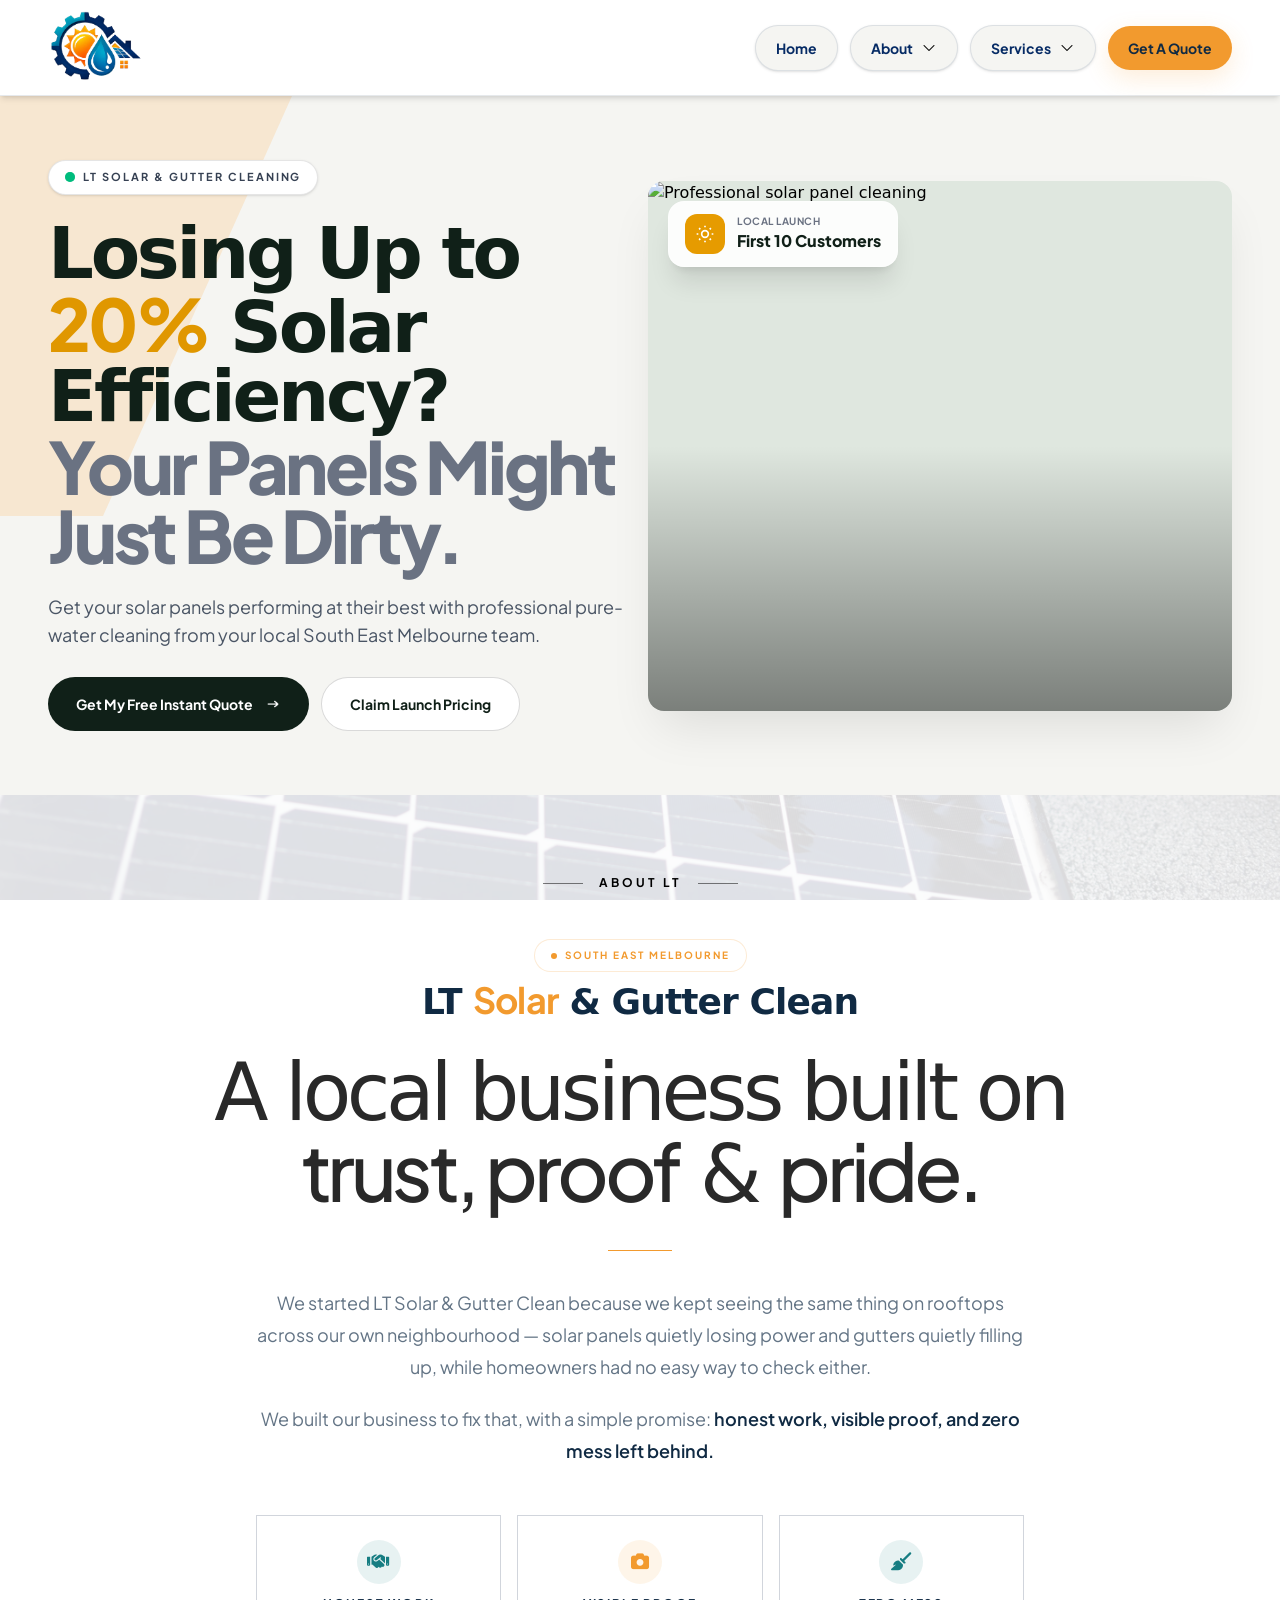
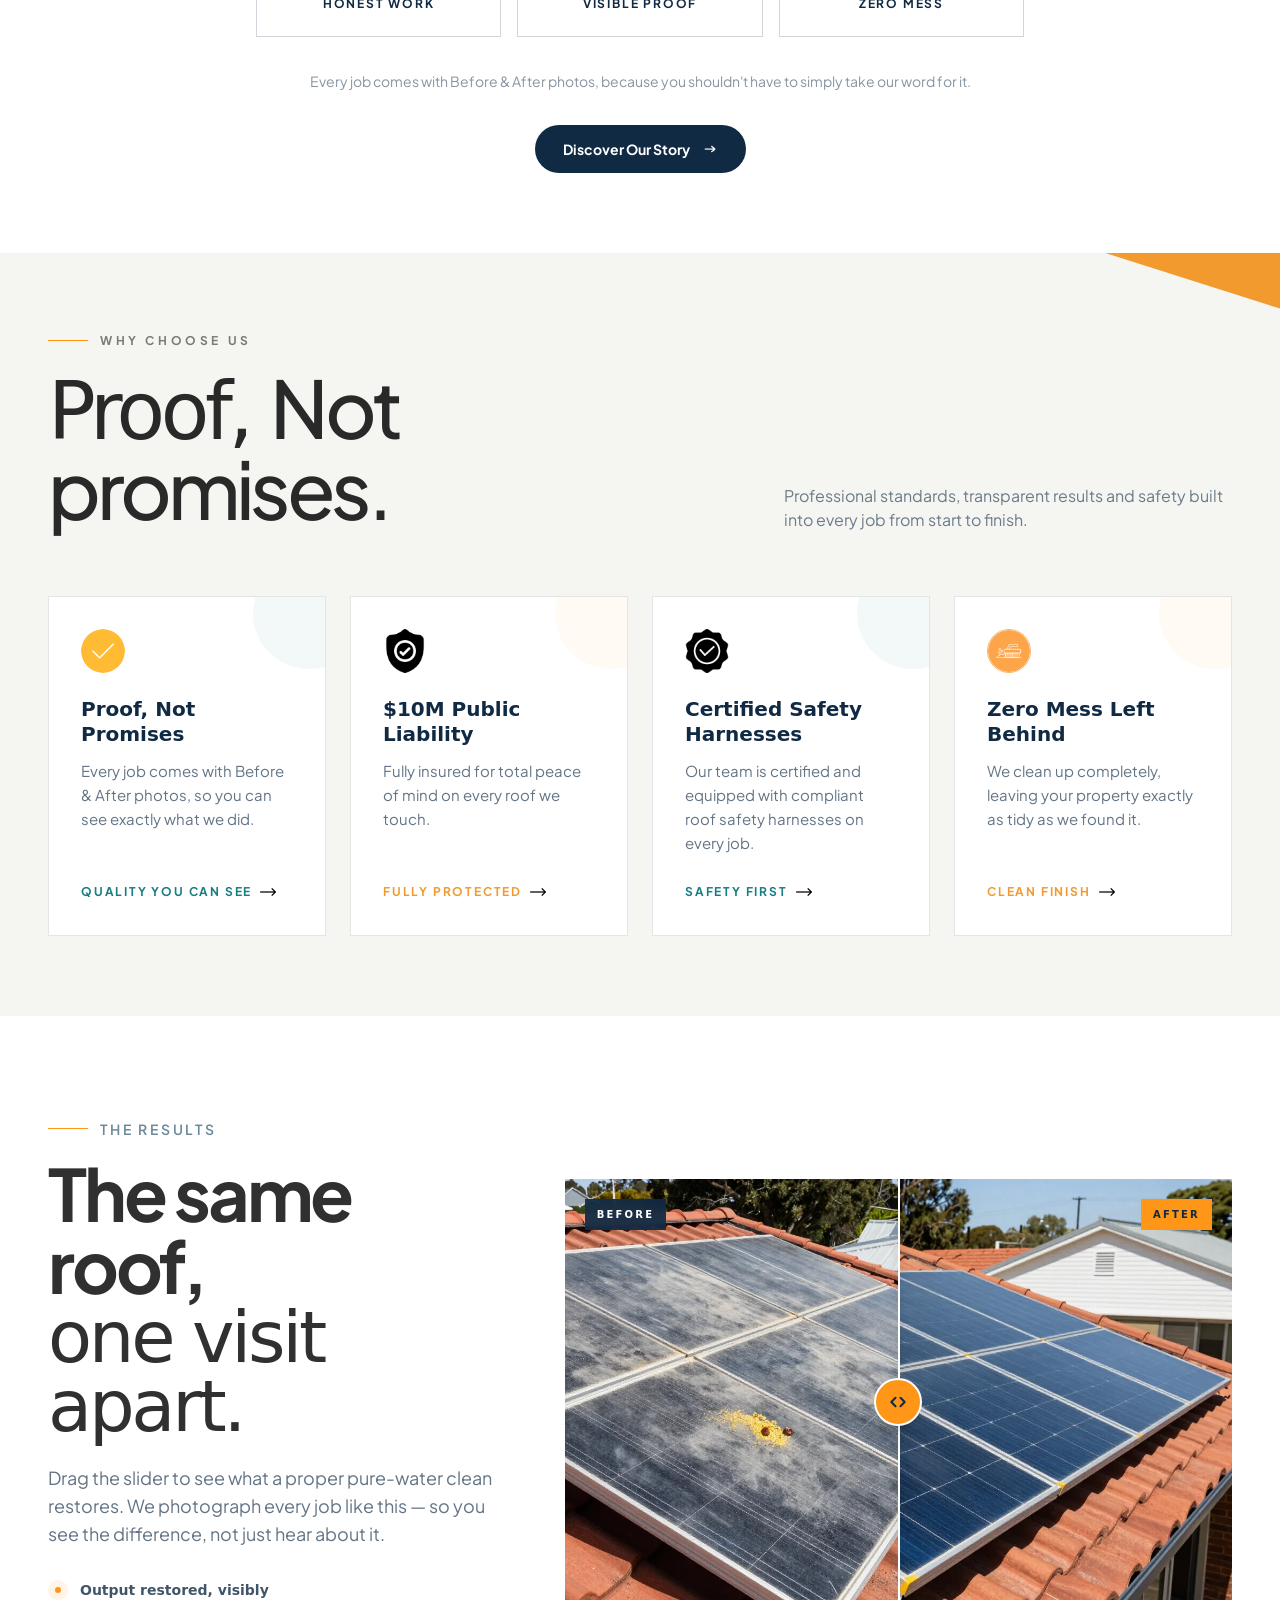
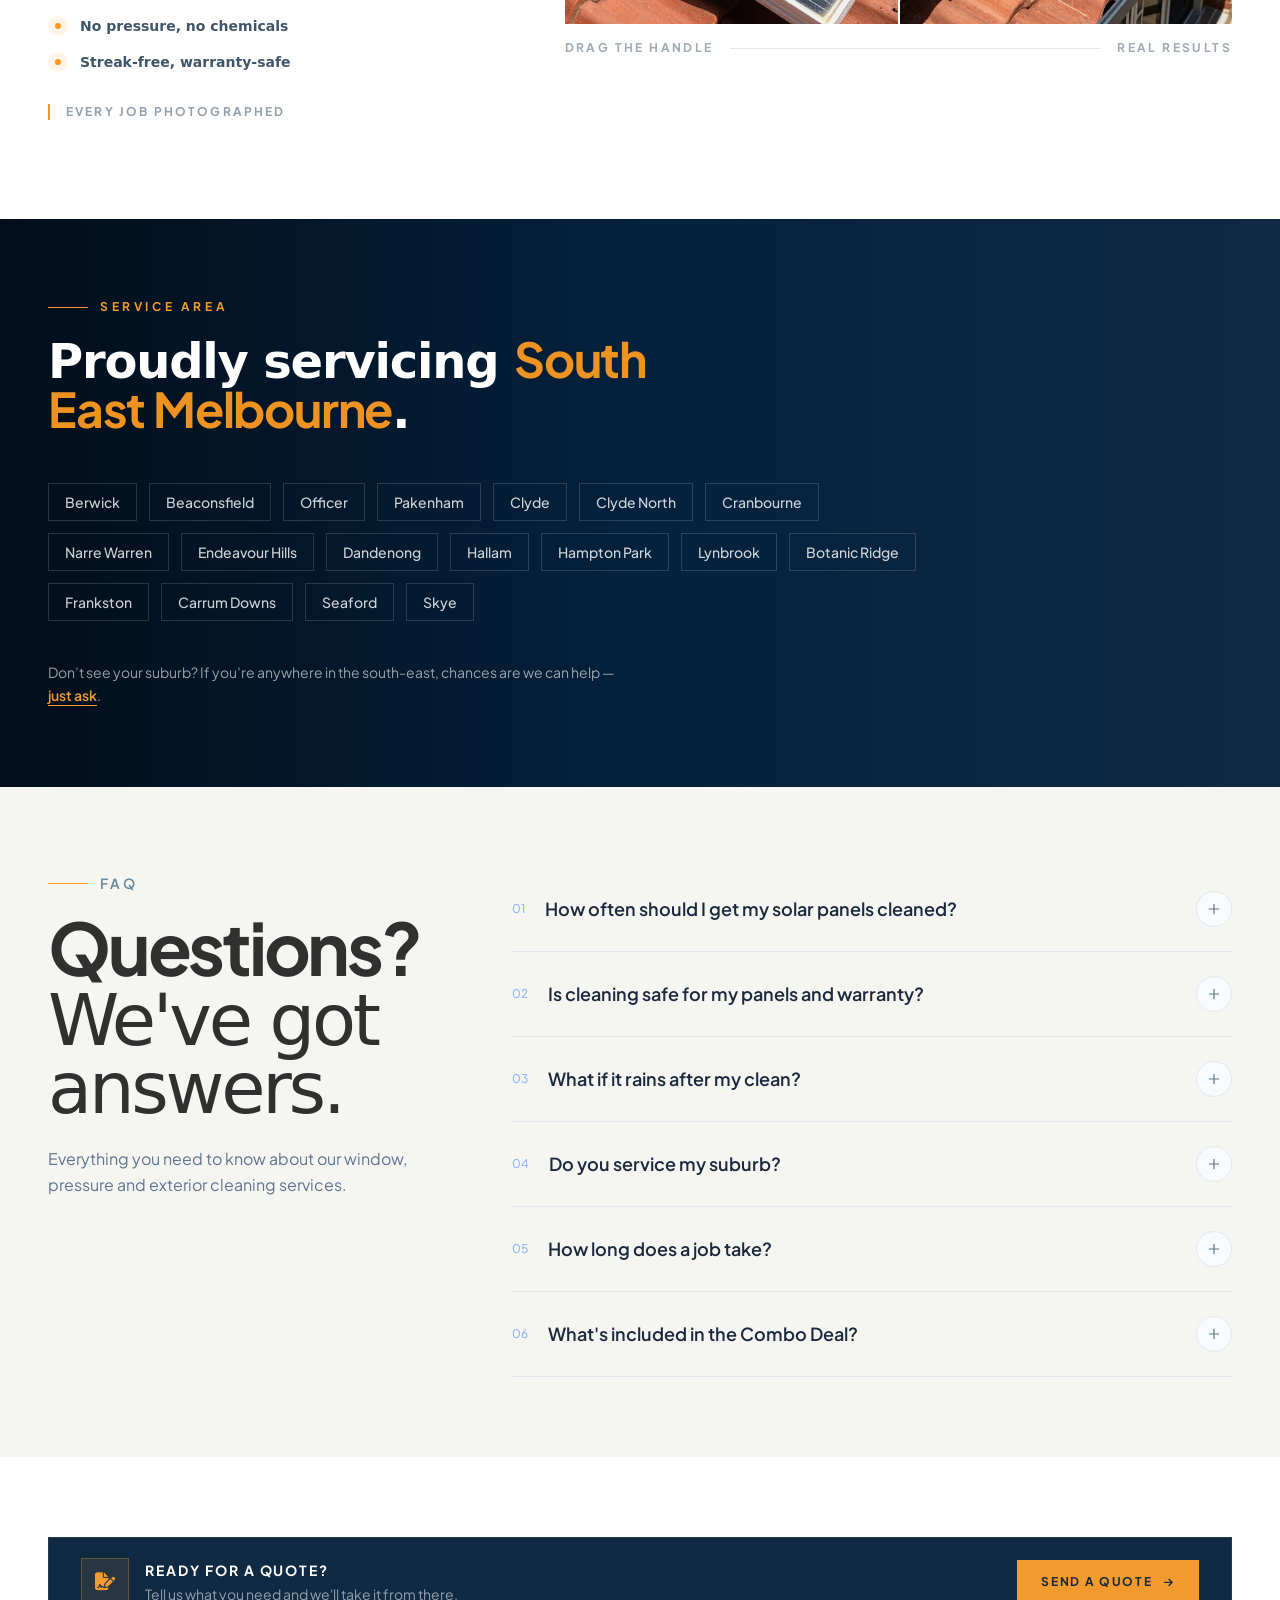
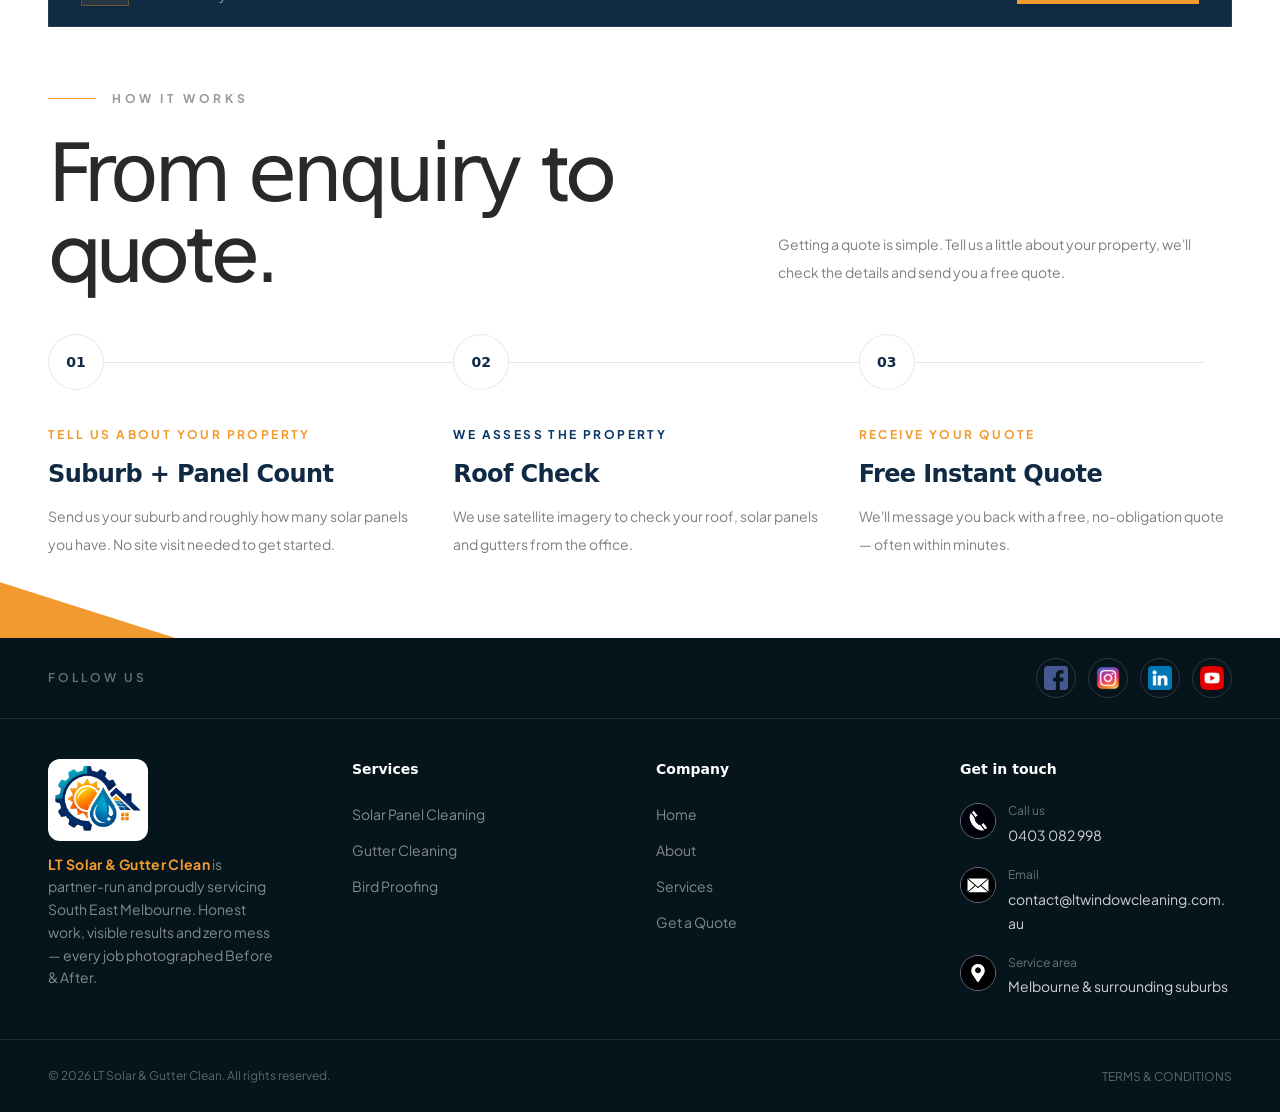
==== commit 64927519: "Update index.html" ====
--- a/index.html
+++ b/index.html
@@ -216,7 +216,7 @@
 
                     <div class="relative">
                         <div class="relative overflow-hidden rounded-2xl bg-[#dfe7df] shadow-2xl shadow-black/10">
-                            <img src="./assets/_astro/lt_img.jpg" alt="Professional solar panel cleaning"
+                            <img src="./assets/logos/lt_img.jpg" alt="Professional solar panel cleaning"
                                 class="h-[420px] w-full object-cover lg:h-[530px]">
 
                             <div class="absolute inset-0 bg-gradient-to-t from-black/45 via-transparent to-transparent">
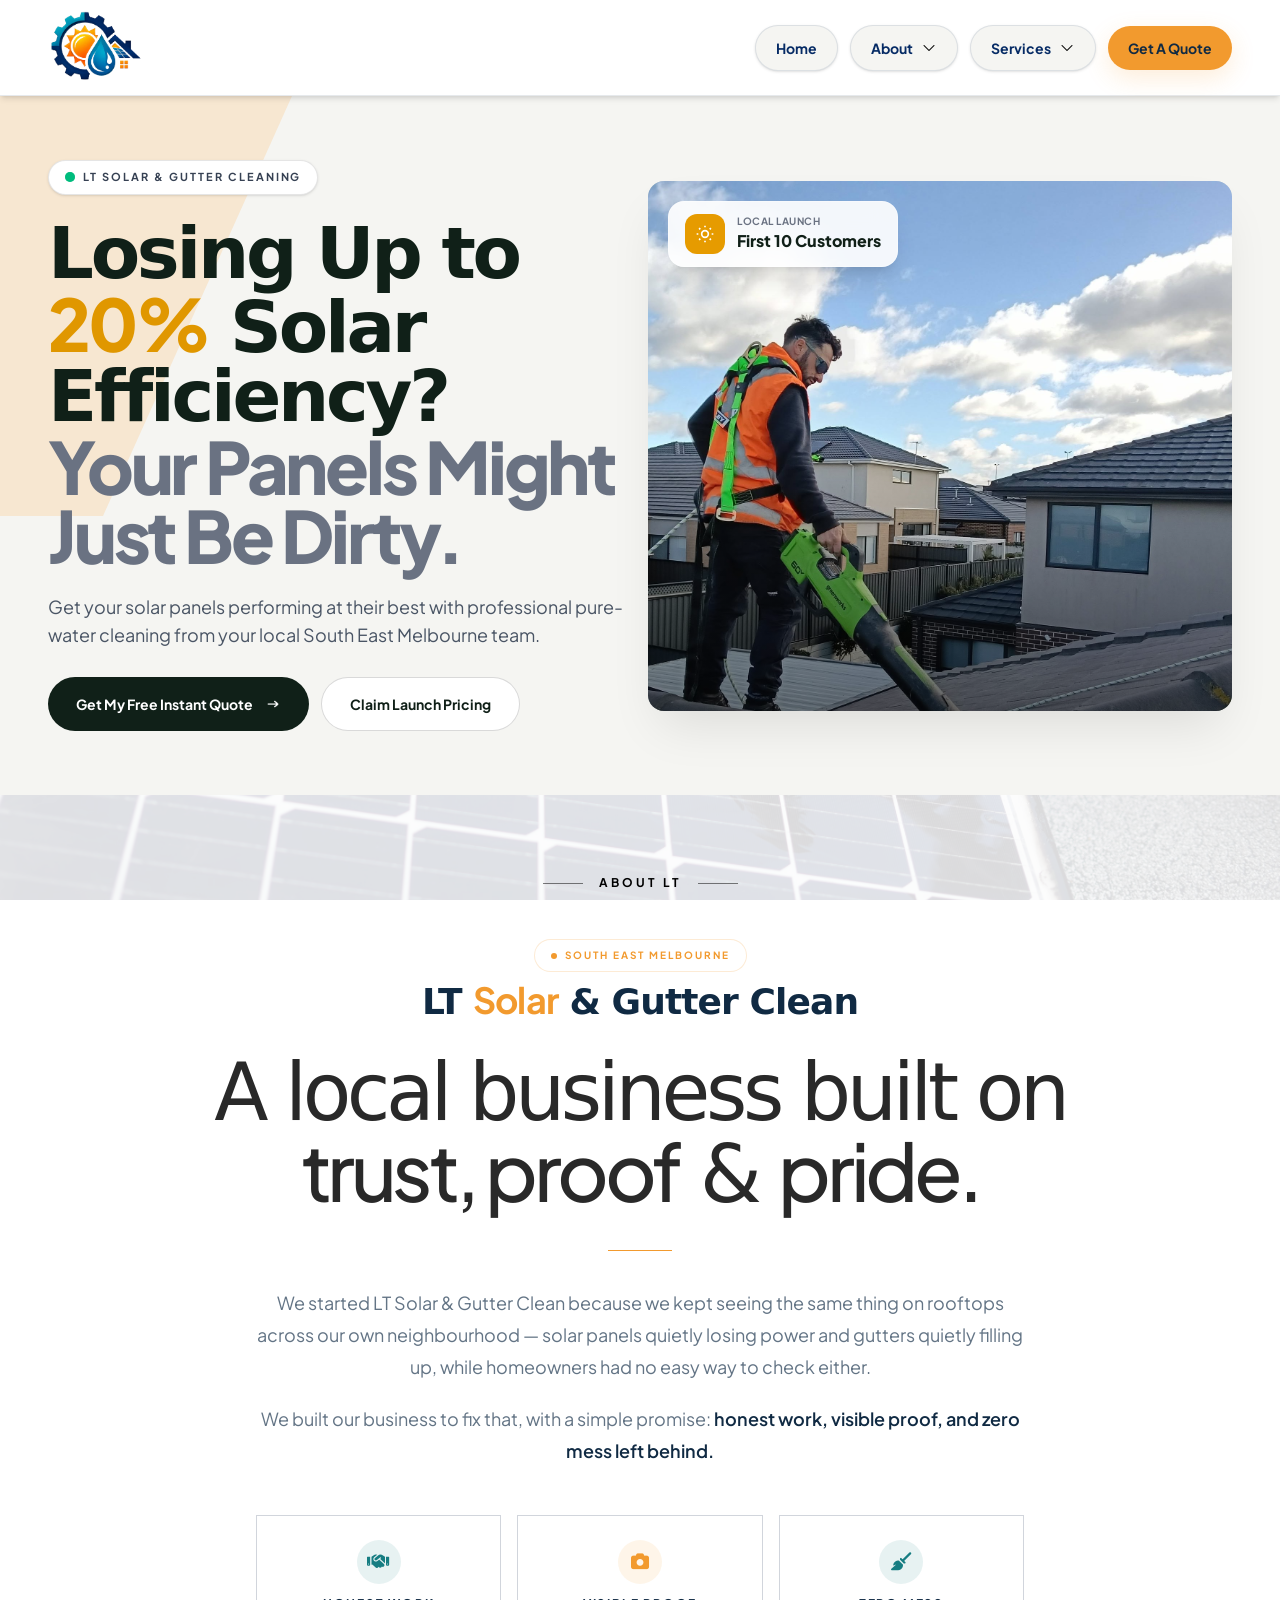
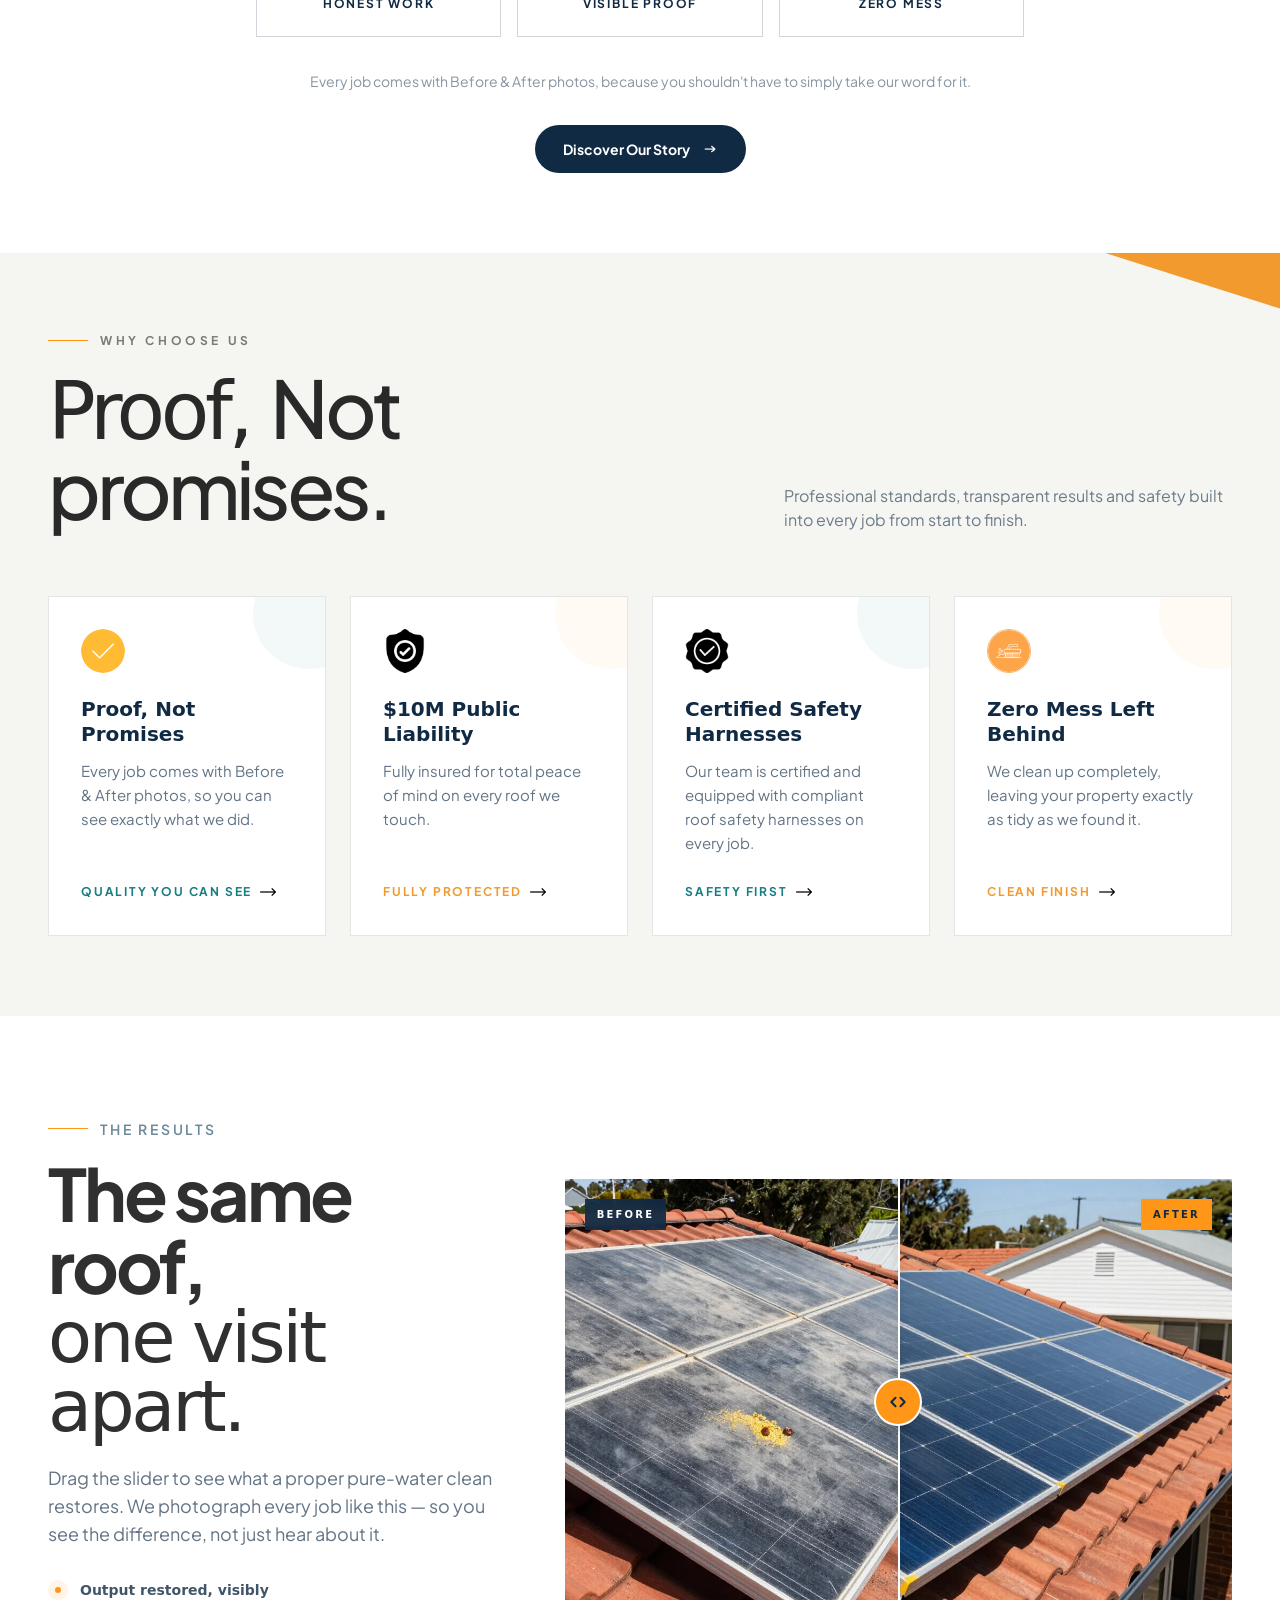
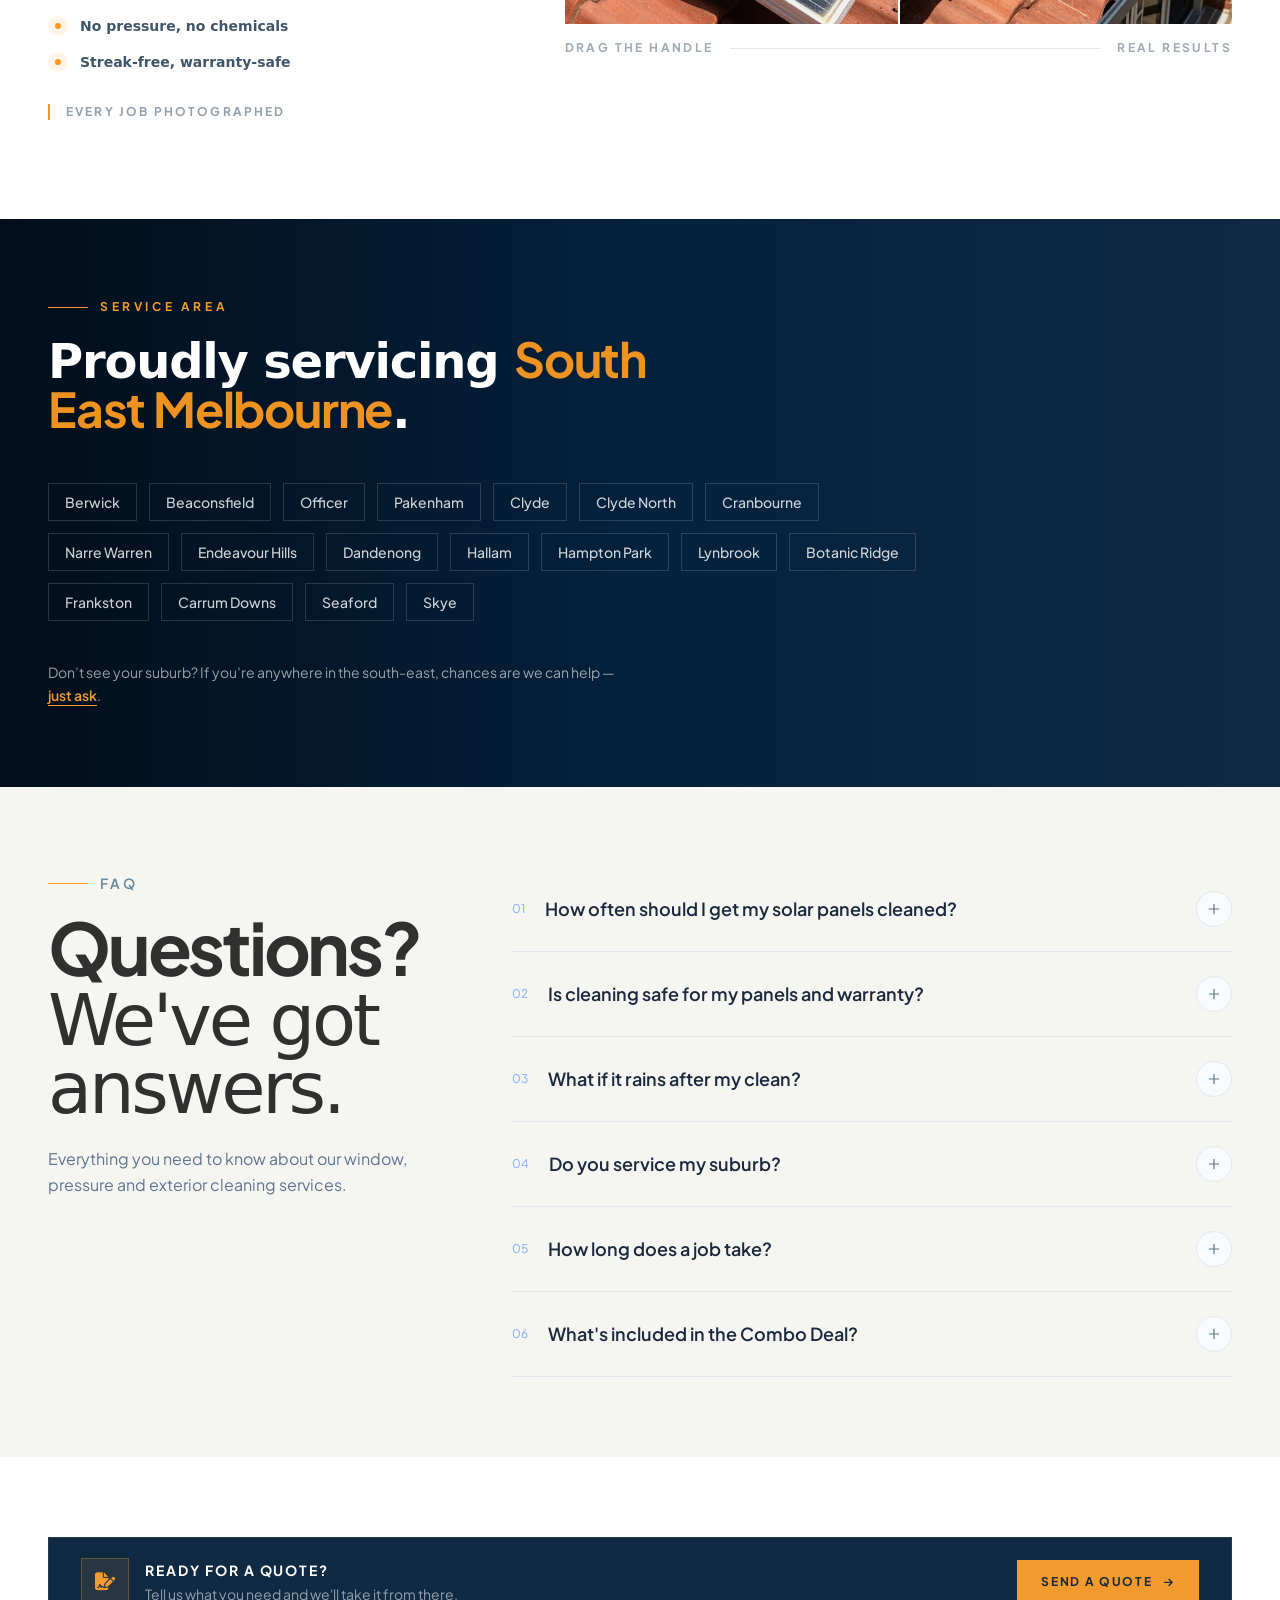
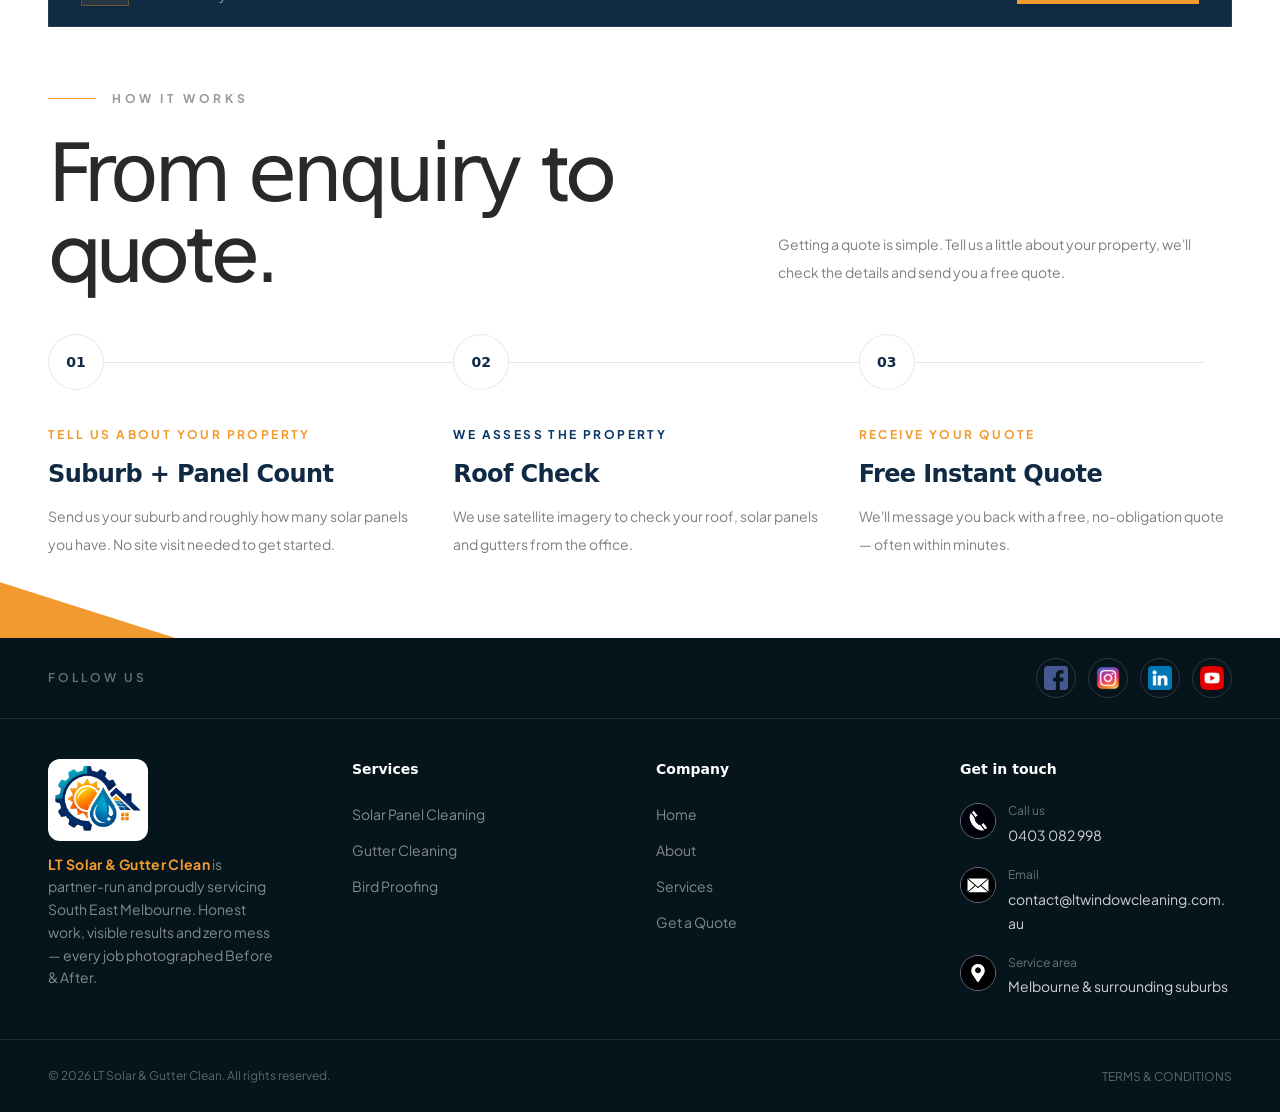
==== commit 4256ed93: "Update index.html" ====
--- a/index.html
+++ b/index.html
@@ -216,7 +216,7 @@
 
                     <div class="relative">
                         <div class="relative overflow-hidden rounded-2xl bg-[#dfe7df] shadow-2xl shadow-black/10">
-                            <img src="./assets/logos/lt_img.jpg" alt="Professional solar panel cleaning"
+                            <img src="./assets/_astro/LT_clean.jpg" alt="Professional solar panel cleaning"
                                 class="h-[420px] w-full object-cover lg:h-[530px]">
 
                             <div class="absolute inset-0 bg-gradient-to-t from-black/45 via-transparent to-transparent">
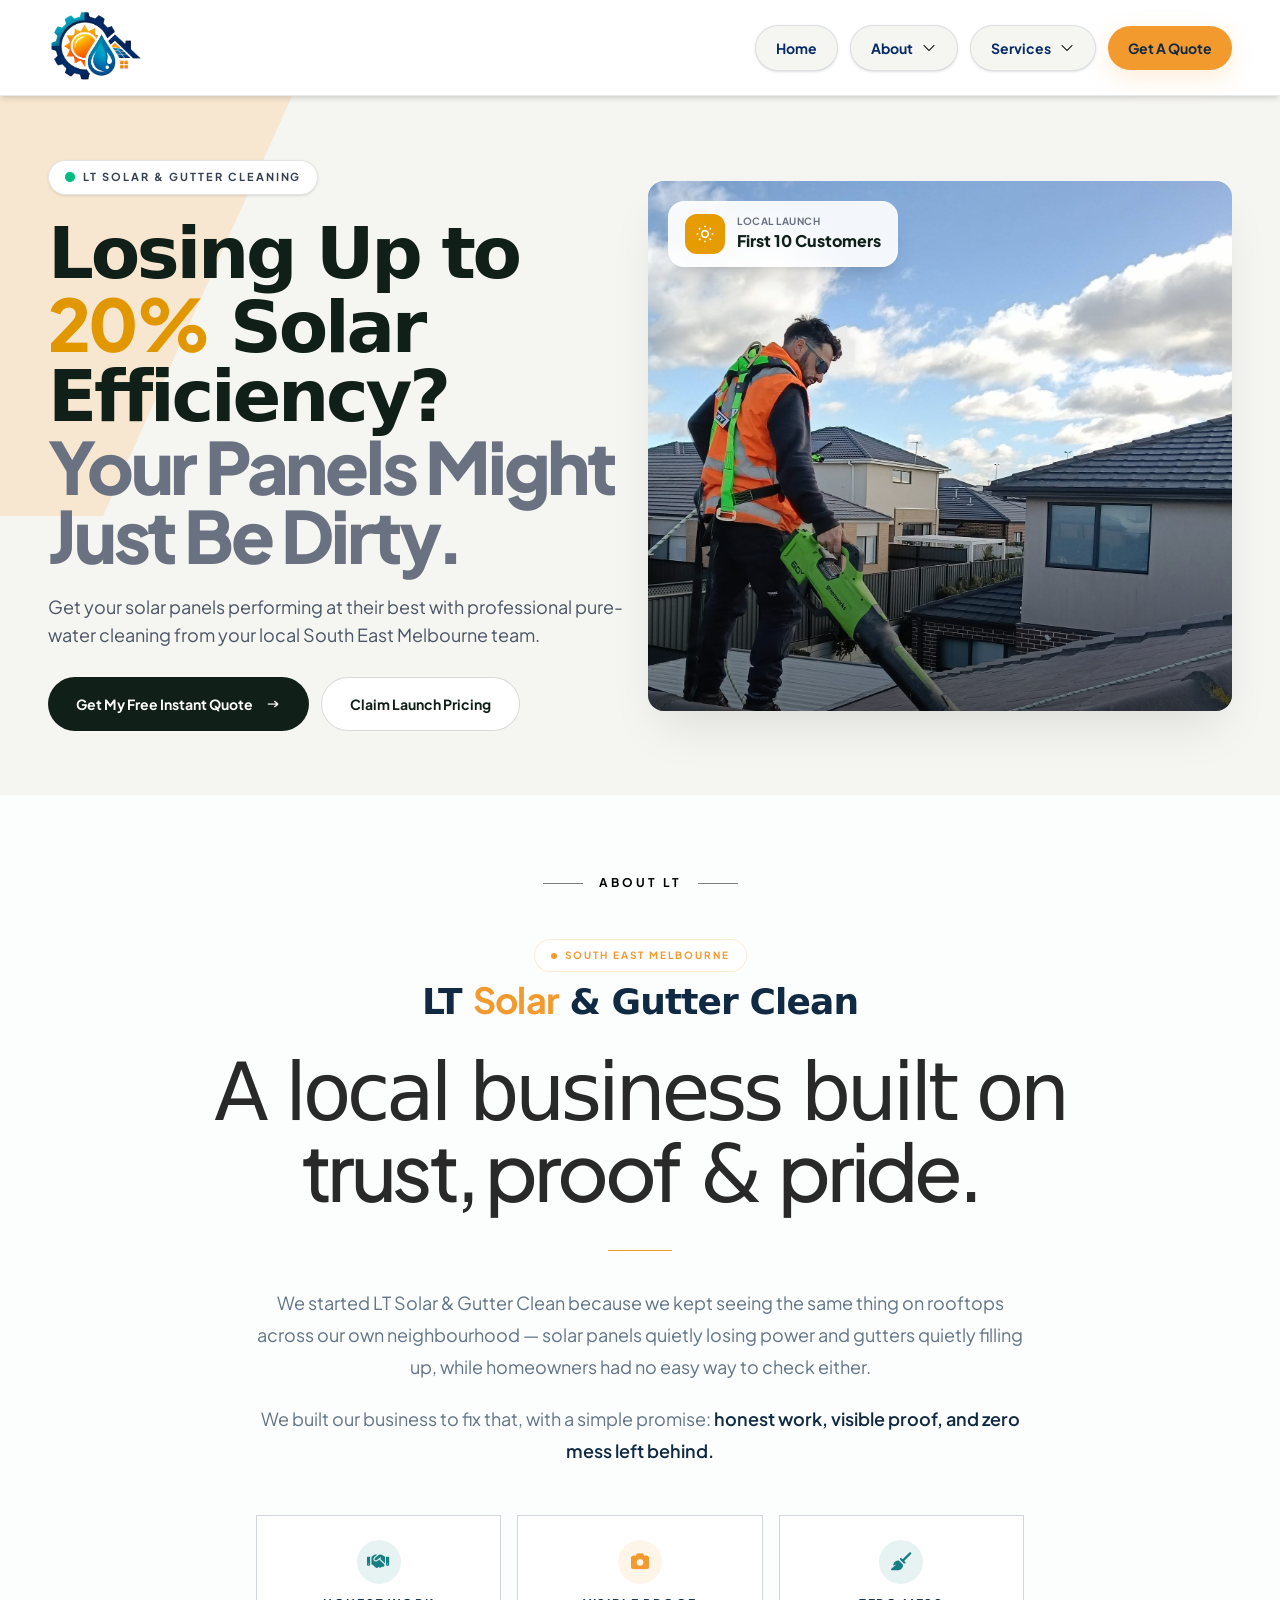
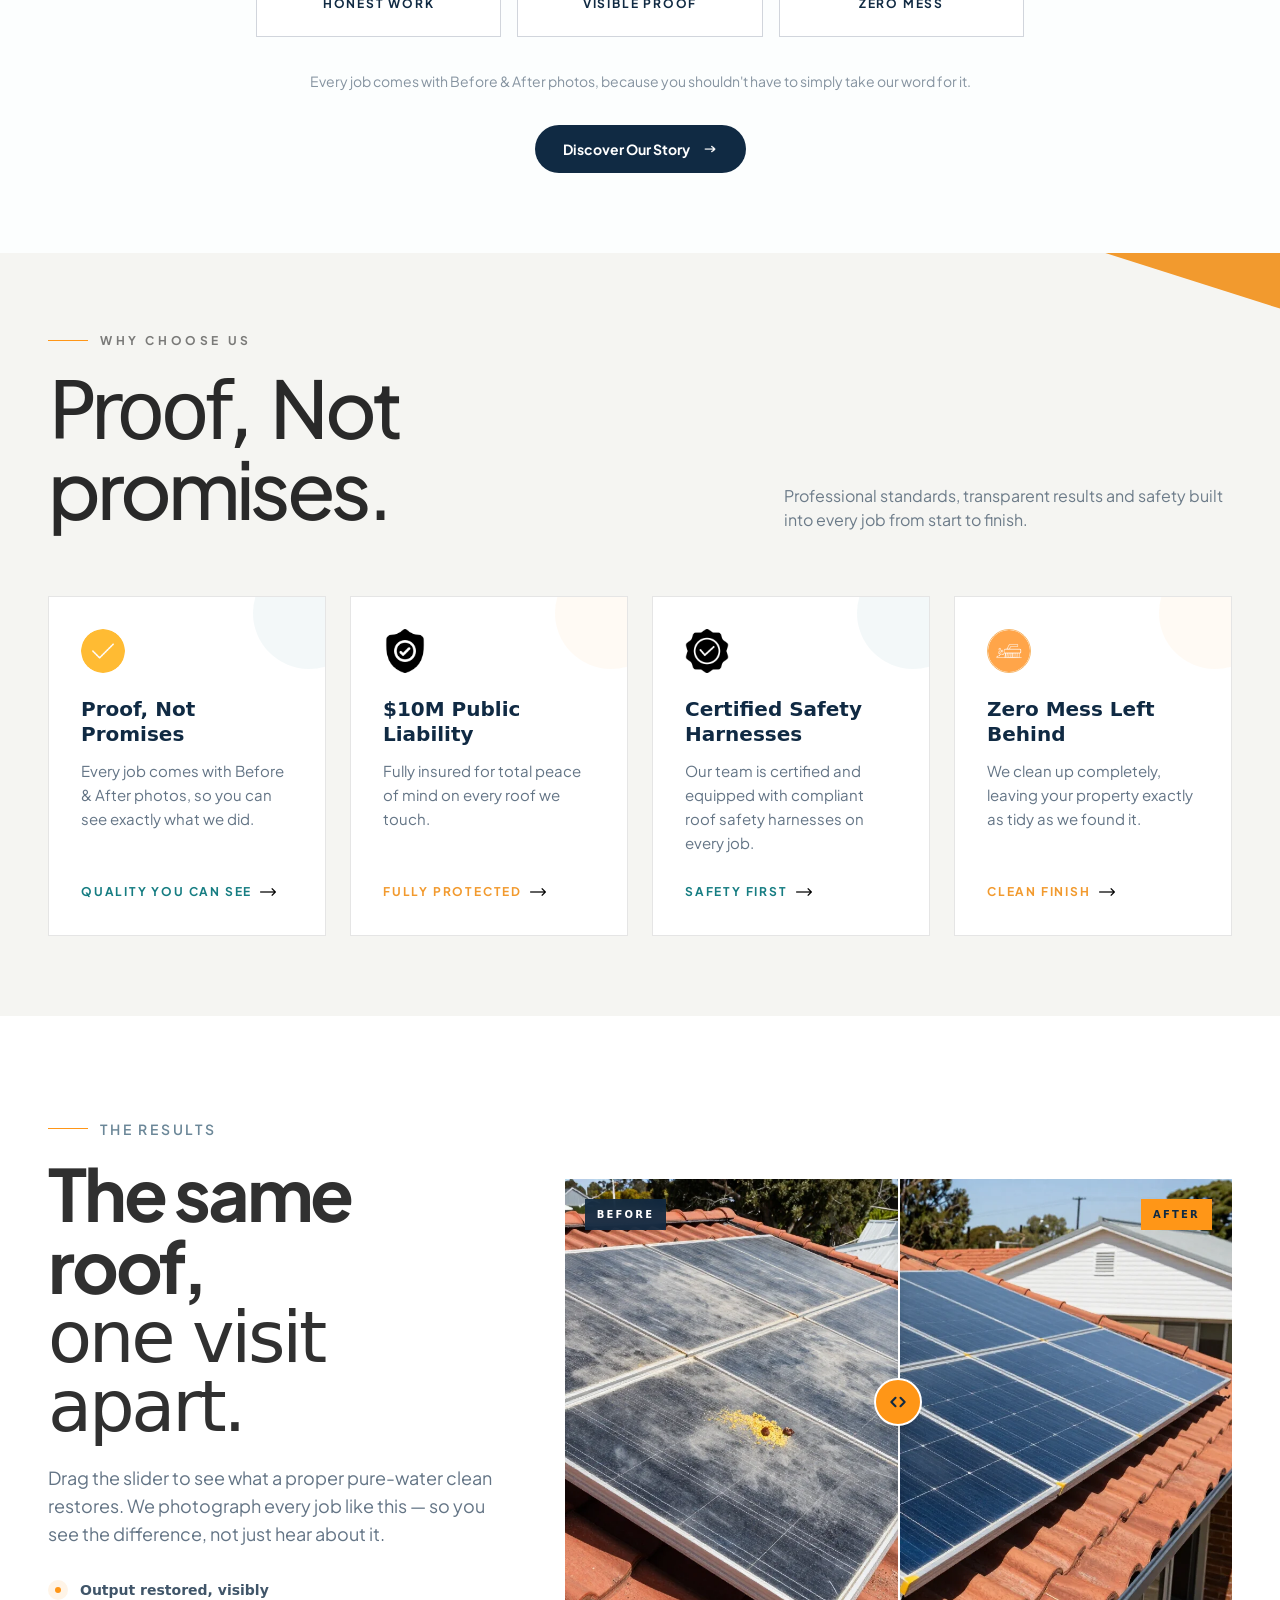
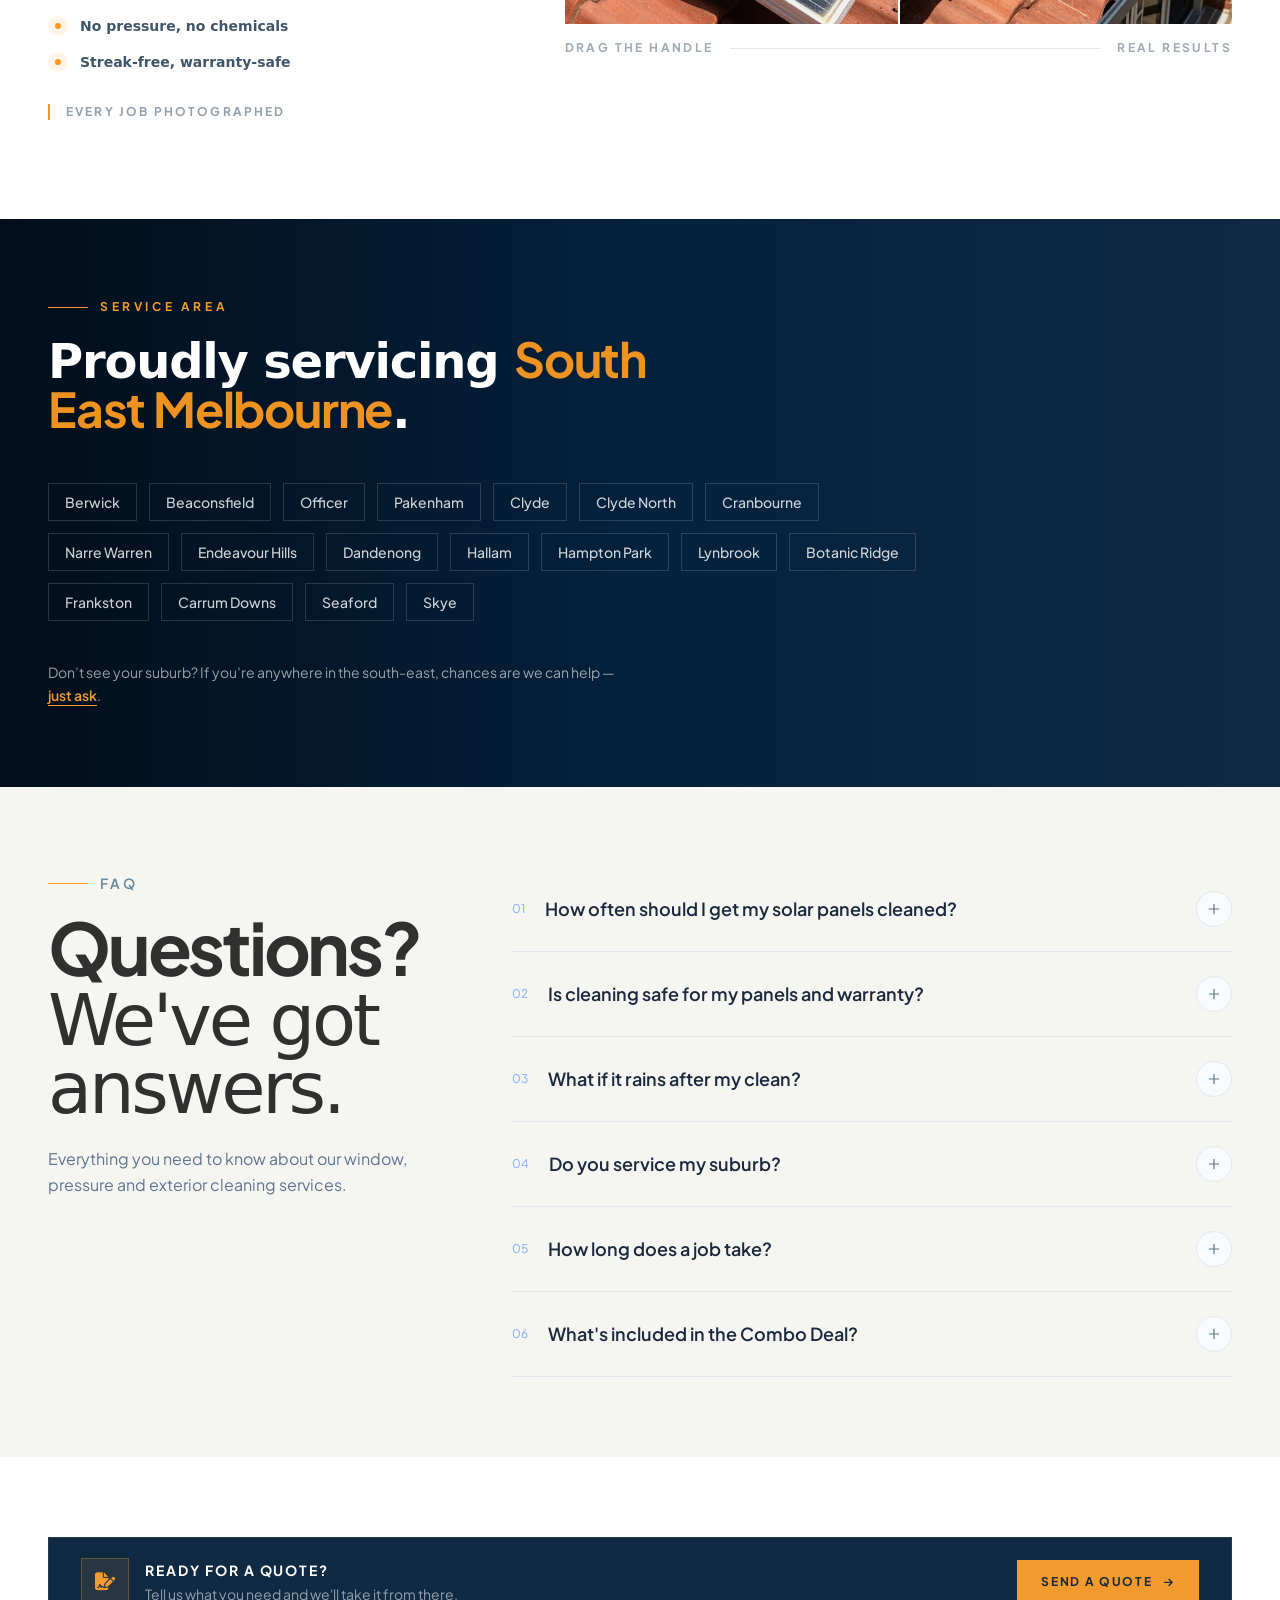
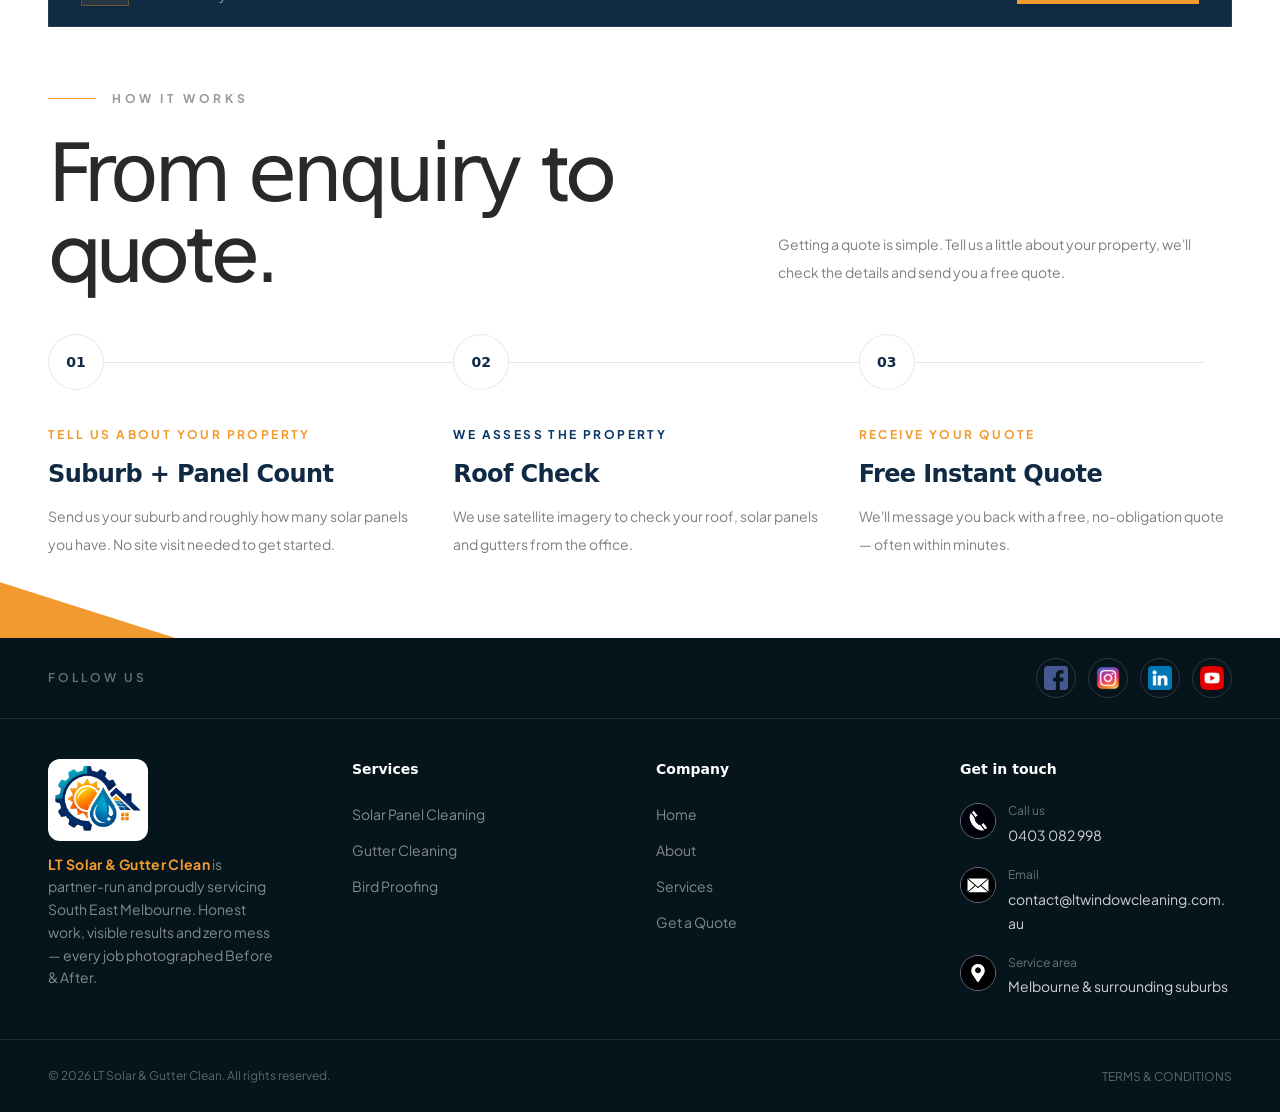
==== commit 5b658afe: "Change background image in about section" ====
--- a/index.html
+++ b/index.html
@@ -257,7 +257,7 @@
 
     <section id="lt_about" class="relative z-2">
         <div class="pointer-events-none absolute inset-0 z-3 bg-[#eaf4f3] bg-cover bg-center opacity-15 transition-opacity duration-700 ease-out bg-fixed"
-            style="background-image: url('./assets/_astro/lt_img2.avif');">
+            style="background-image: url('./assets/_astro/LT_solar.avif');">
         </div>
         <div class="mx-auto max-w-7xl px-6 lg:px-10 xl:px-12 relative z-10">
             <div class="text-center py-16 lg:py-20">
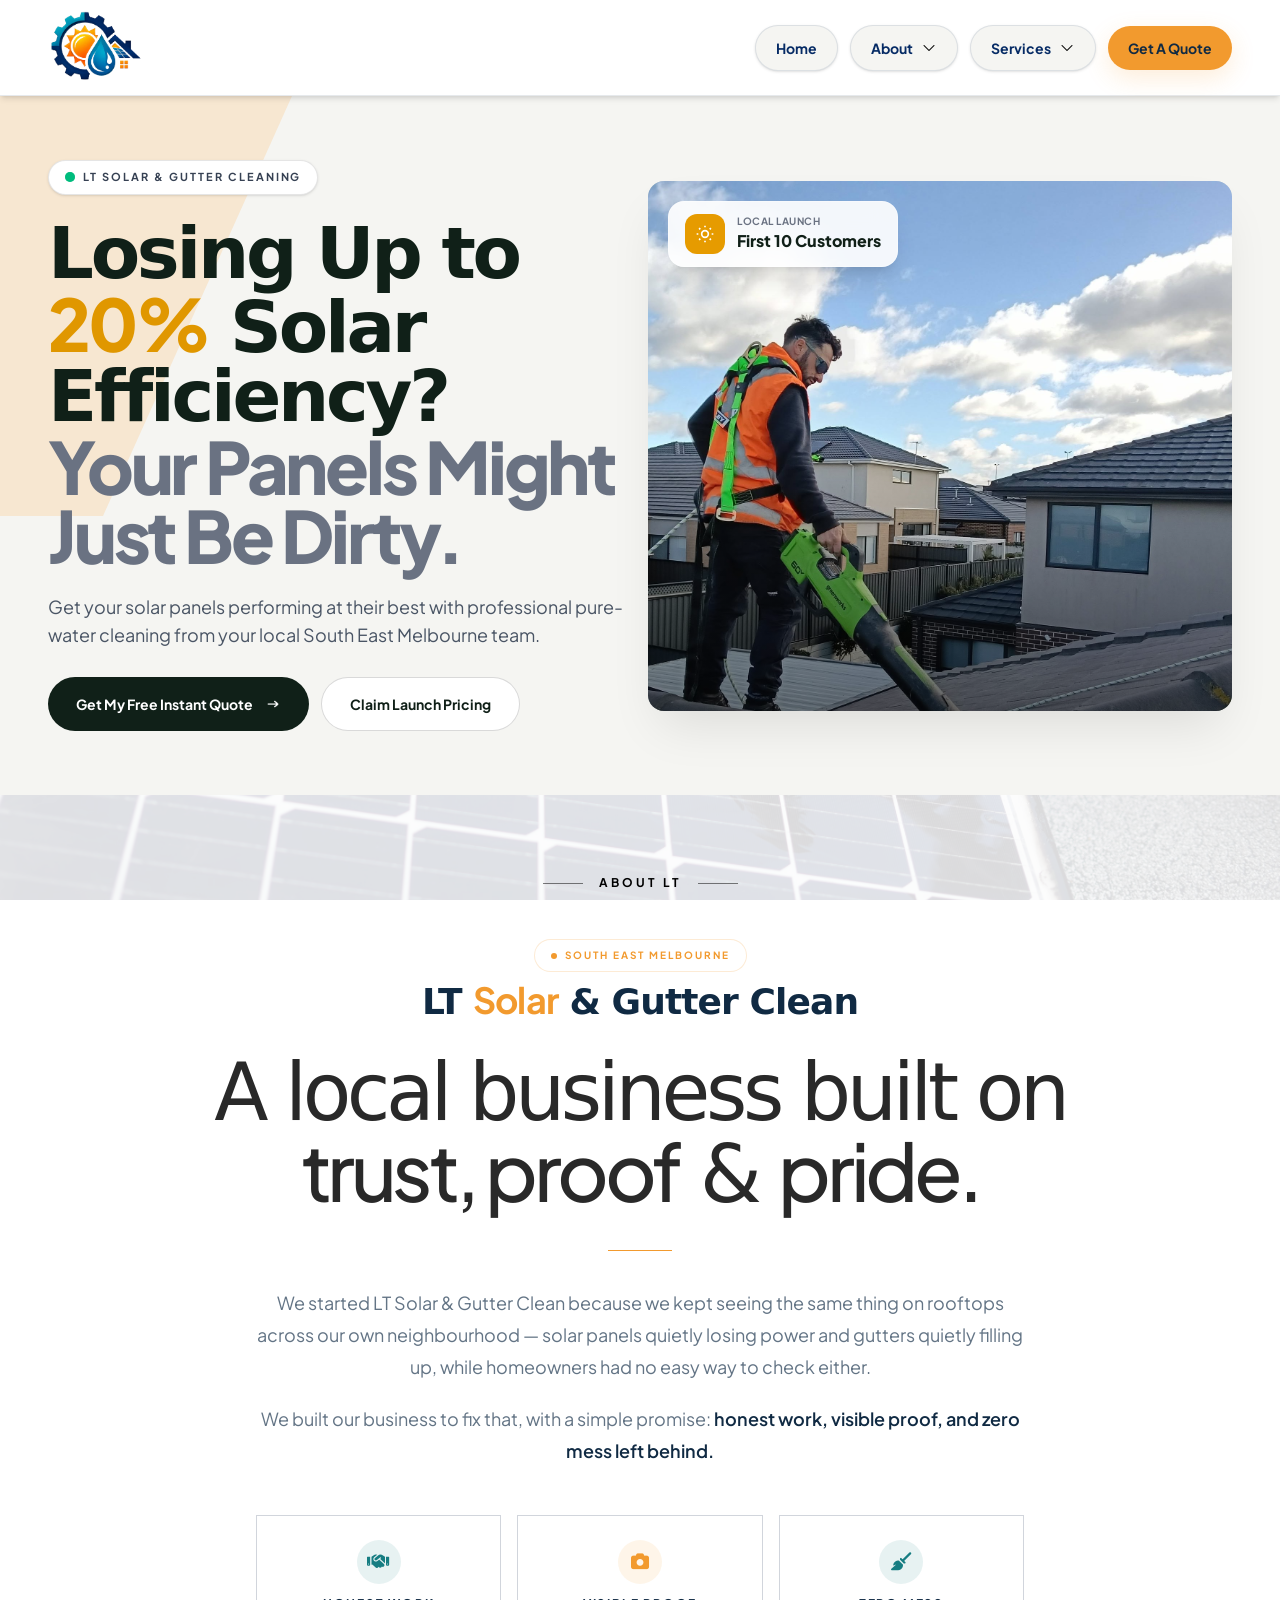
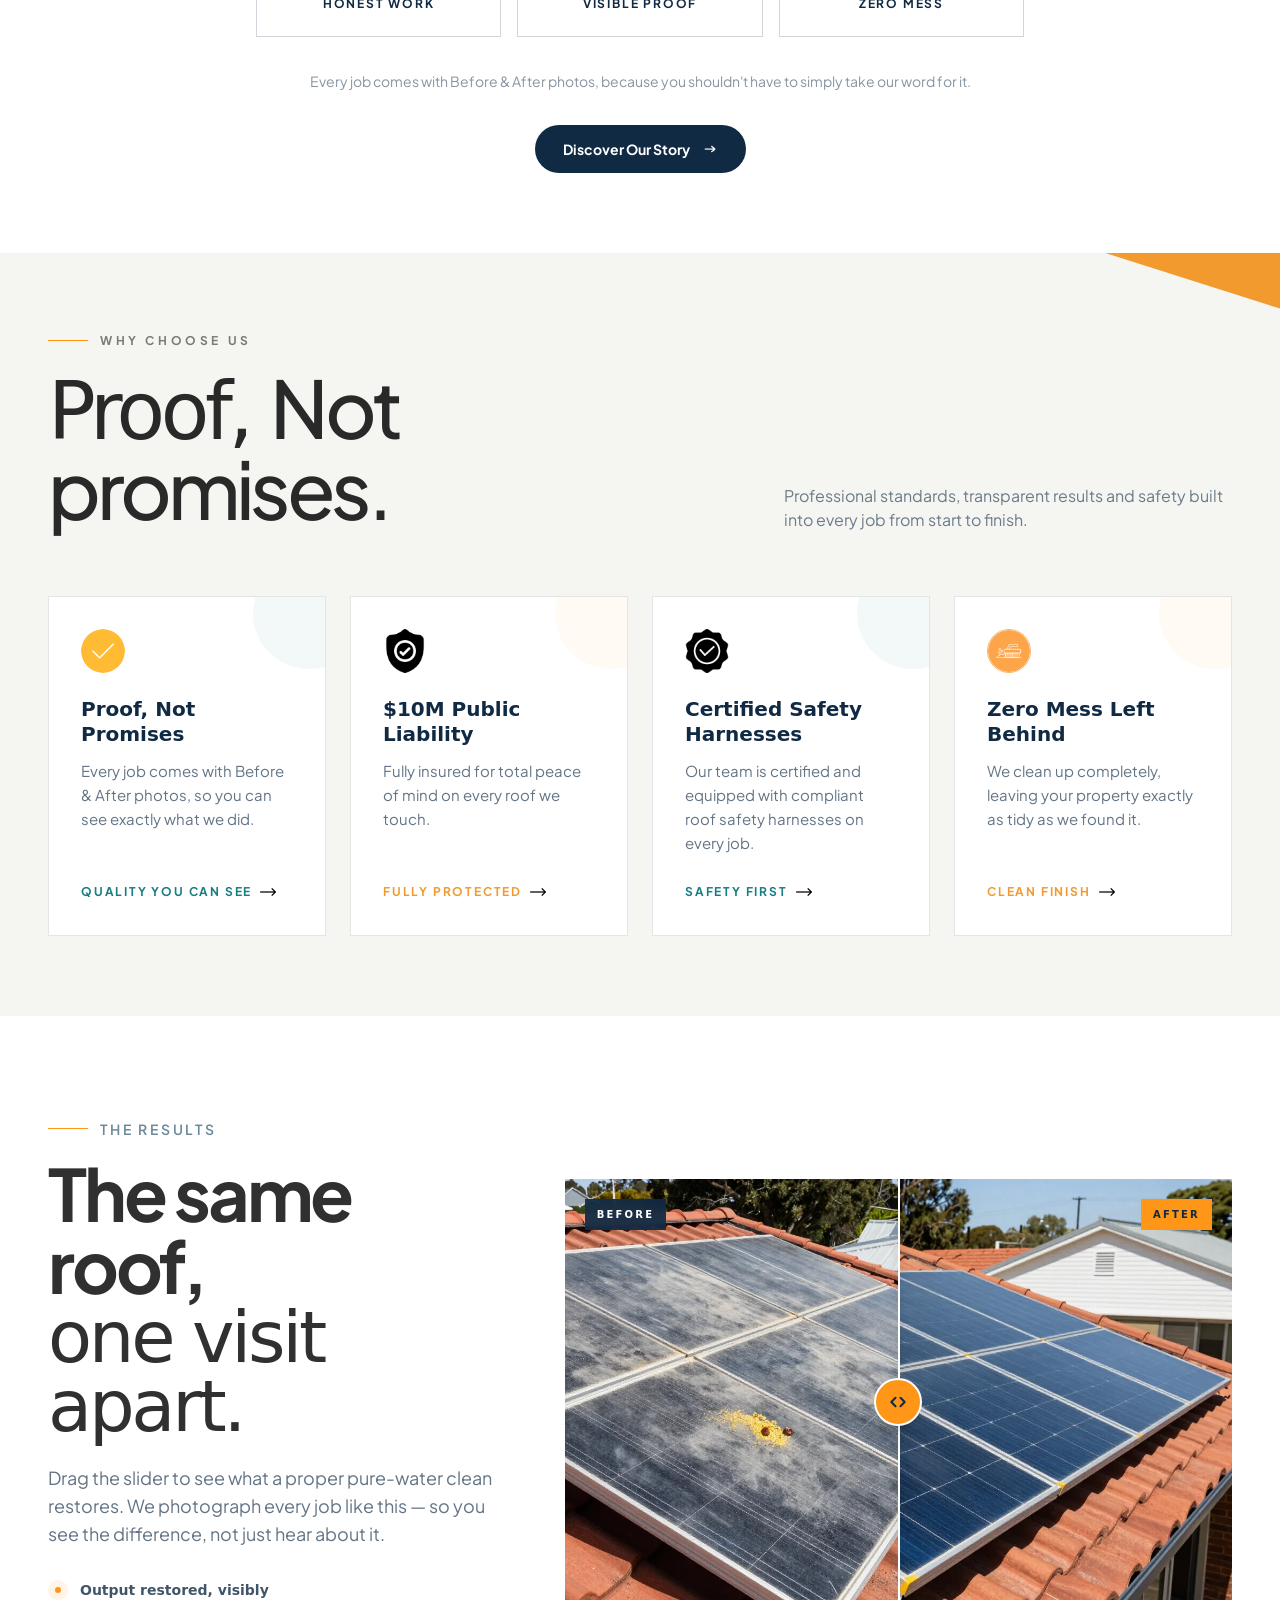
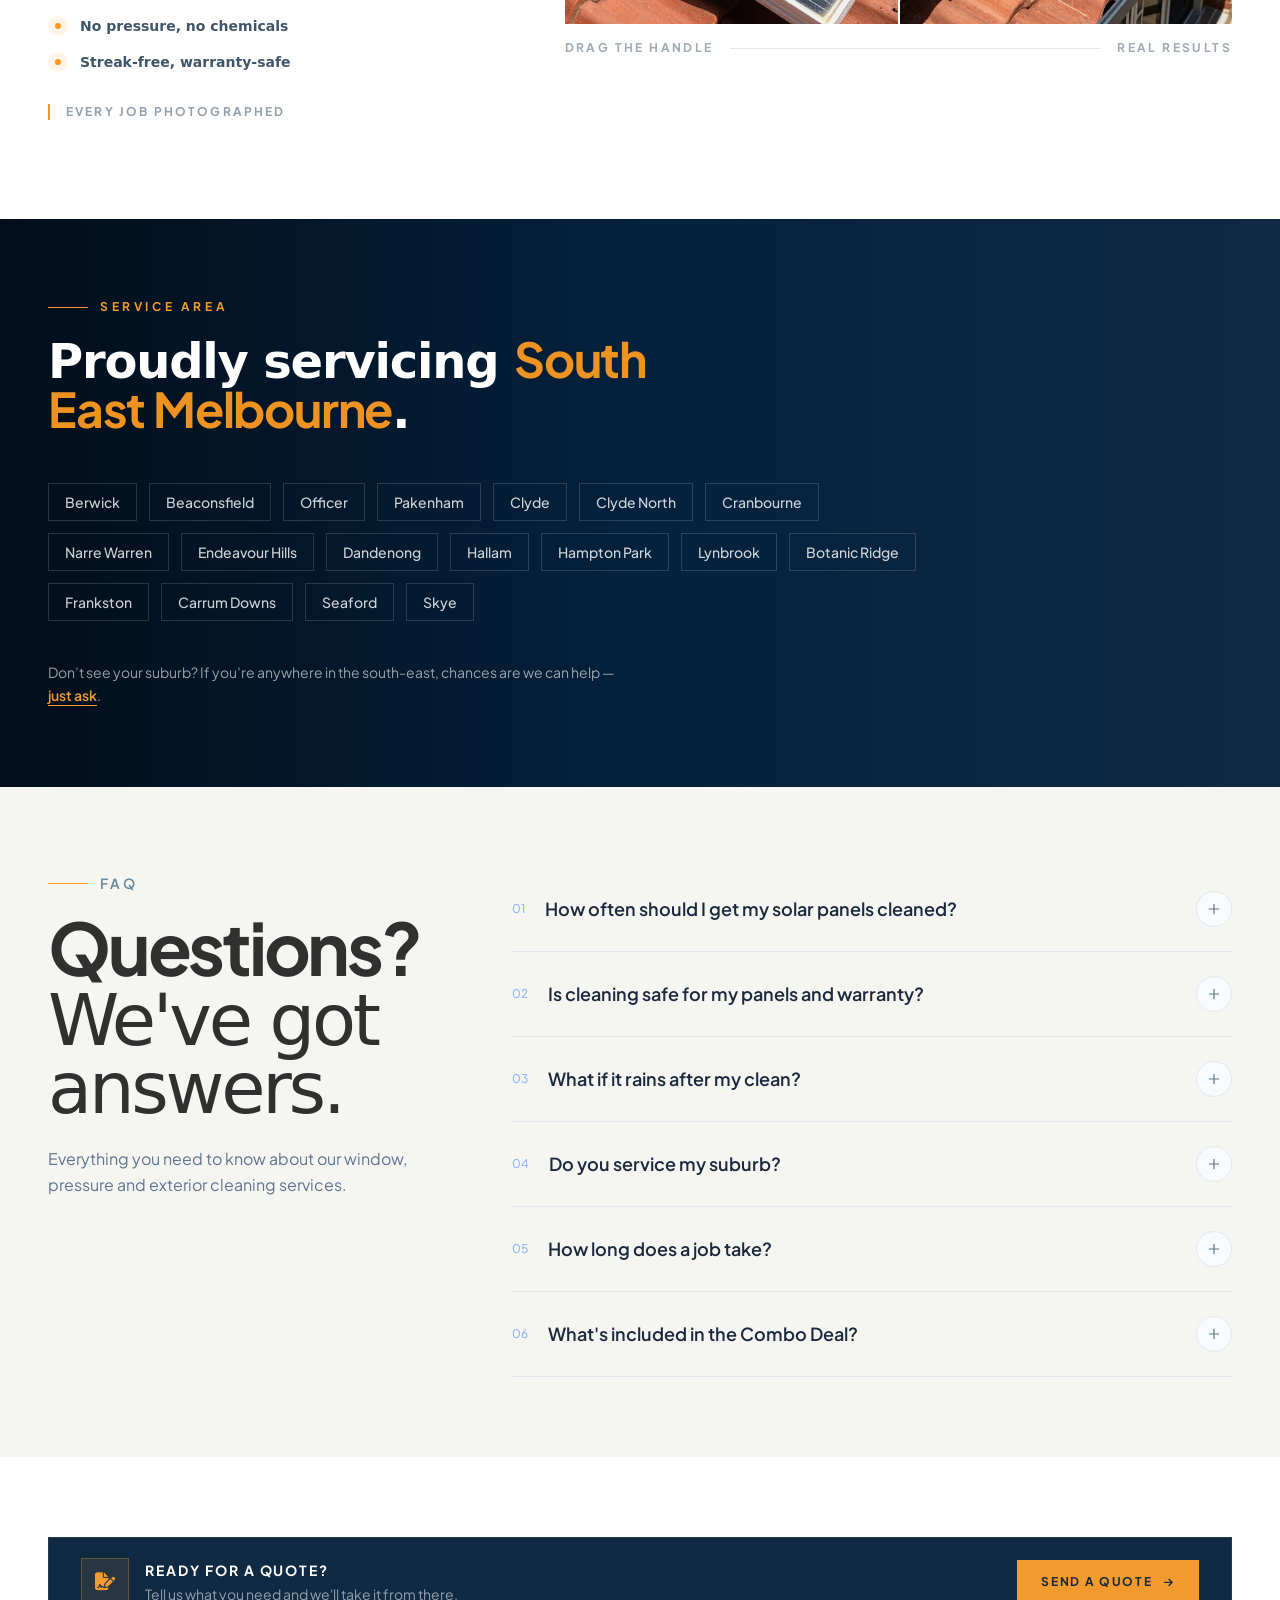
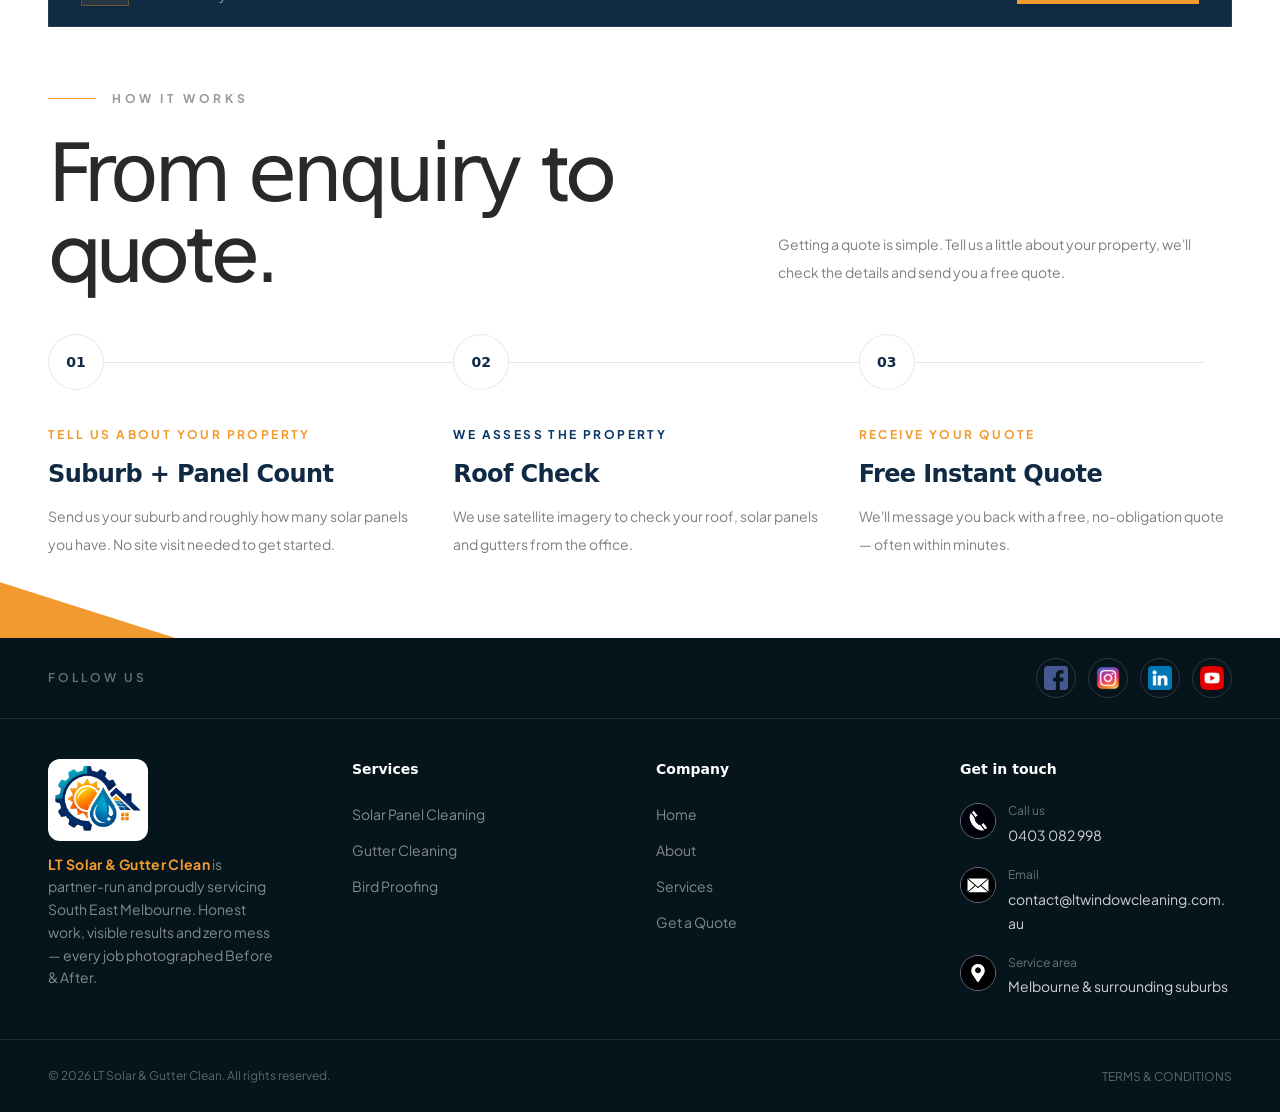
==== commit 997973eb: "Update background image in about section" ====
--- a/index.html
+++ b/index.html
@@ -257,7 +257,7 @@
 
     <section id="lt_about" class="relative z-2">
         <div class="pointer-events-none absolute inset-0 z-3 bg-[#eaf4f3] bg-cover bg-center opacity-15 transition-opacity duration-700 ease-out bg-fixed"
-            style="background-image: url('./assets/_astro/LT_solar.avif');">
+            style="background-image: url('./assets/_astro/solarpanel_clean.avif');">
         </div>
         <div class="mx-auto max-w-7xl px-6 lg:px-10 xl:px-12 relative z-10">
             <div class="text-center py-16 lg:py-20">
